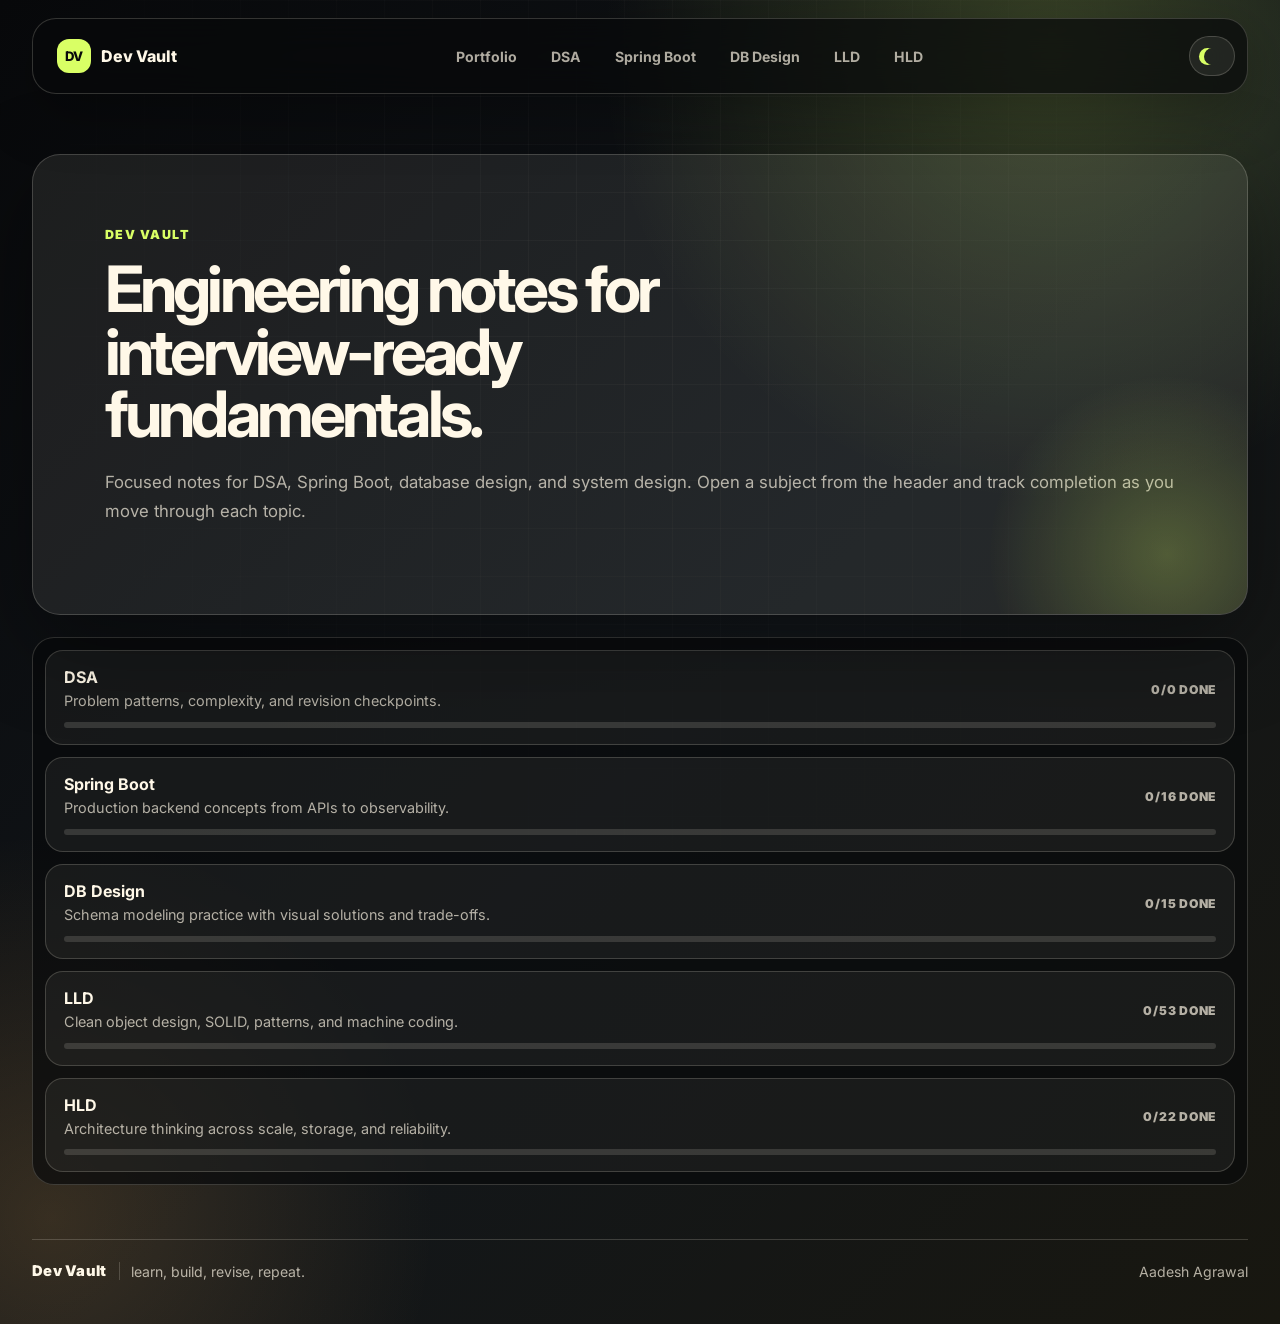
==== devVault.html @ 60573419 "Dev Vault Updates along with code refactoring" ====
<!doctype html>
<html lang="en">
  <head>
    <meta charset="UTF-8" />
    <meta name="viewport" content="width=device-width, initial-scale=1.0" />
    <meta
      name="description"
      content="Dev Vault: study material for DSA, Spring Boot, DB Design, and System Design by Aadesh Agrawal."
    />
    <title>Dev Vault | Aadesh Agrawal</title>
    <link rel="preconnect" href="https://fonts.googleapis.com" />
    <link rel="preconnect" href="https://fonts.gstatic.com" crossorigin />
    <link
      href="https://fonts.googleapis.com/css2?family=Inter:wght@400;500;600;700;800;900&display=swap"
      rel="stylesheet"
    />
    <link rel="stylesheet" href="src/styles/dev-vault.css" />
  </head>
  <body>
    <div class="study-noise" aria-hidden="true"></div>

    <header class="study-header">
      <button class="study-brand" type="button" data-study-home-link aria-label="Dev Vault home">
        <span>DV</span>
        Dev Vault
      </button>
      <nav class="study-nav" aria-label="Study sections">
        <a href="index.html">Portfolio</a>
        <button type="button" data-course="dsa">DSA</button>
        <button type="button" data-course="springboot">Spring Boot</button>
        <button class="is-active" type="button" data-course="db-design">DB Design</button>
        <button type="button" data-course="lld">LLD</button>
        <button type="button" data-course="hld">HLD</button>
      </nav>
      <button class="study-theme-toggle" type="button" data-theme-toggle aria-label="Switch to light mode">
        <span class="sun" aria-hidden="true"></span>
        <span class="moon" aria-hidden="true"></span>
      </button>
    </header>

    <main>
      <section class="study-home" data-study-home>
        <section class="study-hero">
          <div class="hero-copy">
            <p class="eyebrow">Dev Vault</p>
            <h1>Engineering notes for interview-ready fundamentals.</h1>
            <p>
              Focused notes for DSA, Spring Boot, database design, and system
              design. Open a subject from the header and track completion as you
              move through each topic.
            </p>
          </div>
        </section>

        <section class="home-progress" aria-label="Study progress">
          <article class="progress-row" role="button" tabindex="0" data-progress-course="dsa">
            <div>
              <strong>DSA</strong>
              <p>Problem patterns, complexity, and revision checkpoints.</p>
            </div>
            <span>0/7 done</span>
            <i style="--progress: 0%"></i>
          </article>
          <article class="progress-row" role="button" tabindex="0" data-progress-course="springboot">
            <div>
              <strong>Spring Boot</strong>
              <p>Production backend concepts from APIs to observability.</p>
            </div>
            <span>0/6 done</span>
            <i style="--progress: 0%"></i>
          </article>
          <article class="progress-row" role="button" tabindex="0" data-progress-course="db-design">
            <div>
              <strong>DB Design</strong>
              <p>Schema modeling practice with visual solutions and trade-offs.</p>
            </div>
            <span>0/15 done</span>
            <i style="--progress: 0%"></i>
          </article>
          <article class="progress-row" role="button" tabindex="0" data-progress-course="lld">
            <div>
              <strong>LLD</strong>
              <p>Clean object design, SOLID, patterns, and machine coding.</p>
            </div>
            <span>0/5 done</span>
            <i style="--progress: 0%"></i>
          </article>
          <article class="progress-row" role="button" tabindex="0" data-progress-course="hld">
            <div>
              <strong>HLD</strong>
              <p>Architecture thinking across scale, storage, and reliability.</p>
            </div>
            <span>0/6 done</span>
            <i style="--progress: 0%"></i>
          </article>
        </section>

      </section>

      <section class="course-view course-placeholder" data-course-view="dsa" hidden>
        <div class="study-back-row">
          <button class="study-back-icon" type="button" data-study-home-link aria-label="Back">
            <span aria-hidden="true">←</span>
          </button>
        </div>
        <div>
          <p class="eyebrow">DSA</p>
          <h2>Coming soon.</h2>
          <p>DSA notes will be added after the current DB Design and LLD sections are complete.</p>
        </div>
      </section>

      <section class="course-view spring-workspace" data-course-view="springboot" hidden>
        <div class="spring-root" data-spring-root>
          <div class="empty-state">Loading Spring Boot course...</div>
        </div>
      </section>

      <section class="course-view credit-card" data-course-view="springboot" hidden>
        <p class="eyebrow">Credit</p>
        <h2>Spring Boot course source</h2>
        <p>
          The Spring Boot study material is based on Spring Boot, Hibernate, and
          Spring course material by <strong>Chad Darby</strong> from luv2code. For
          the original learning material, visit
          <a href="https://www.udemy.com/course/spring-hibernate-tutorial" target="_blank" rel="noreferrer">Spring Boot course</a>.
        </p>
      </section>

      <section class="course-view db-workspace is-menu-only" data-course-view="db-design" data-db-workspace hidden>
        <div class="study-back-row">
          <button class="study-back-icon" type="button" data-study-home-link aria-label="Back">
            <span aria-hidden="true">←</span>
          </button>
        </div>
        <div class="db-topbar subject-home-head">
          <div>
            <p class="eyebrow">DB Design</p>
            <h2>Think in entities, relationships, and trade-offs.</h2>
          </div>
          <div class="subject-home-copy">
            <p>
              Pick a real-world product, break the requirements into tables, then compare
              your model with a visual answer and a short design explanation.
            </p>
          </div>
        </div>

        <div class="study-tools">
          <label class="search-box">
            <input type="search" placeholder="Search Instagram, ecommerce, booking..." data-study-search />
          </label>
          <div class="view-switch" aria-label="Solution visibility" data-db-view-switch>
            <button class="is-active" type="button" data-view-mode="question">Problem</button>
            <button type="button" data-view-mode="answer">Solution</button>
            <button type="button" data-combined-popup>Problem + Solution</button>
          </div>
        </div>

        <div class="db-layout">
          <aside class="case-list" aria-label="DB Design cases" data-case-list></aside>

          <article class="case-detail" data-case-detail>
            <div class="empty-state">Loading study material...</div>
          </article>
        </div>
      </section>

      <section class="course-view lld-workspace" data-course-view="lld" hidden>
        <div class="lld-root" data-lld-root>
          <div class="empty-state">Loading LLD material...</div>
        </div>
      </section>

      <section class="course-view credit-card" data-course-view="lld" hidden>
        <p class="eyebrow">Credit</p>
        <h2>Low-Level Design learning sources</h2>
        <p>
          The LLD study material is based on low-level design concepts, design
          patterns, and machine-coding problems taught by <strong>Coder Army</strong>,
          <strong>Shrayansh</strong>, and <strong>Shubh Patel</strong>.
        </p>
        <p>
          For the original learning material, visit the source playlists by
          <a href="https://www.youtube.com/playlist?list=PLQEaRBV9gAFvzp6XhcNFpk1WdOcyVo9qT" target="_blank" rel="noreferrer">Coder Army</a>,
          <a href="https://www.youtube.com/playlist?list=PL6W8uoQQ2c61X_9e6Net0WdYZidm7zooW" target="_blank" rel="noreferrer">Shrayansh</a>,
          and
          <a href="https://www.youtube.com/playlist?list=PLYPO3T7Sl63u7uLLpiKCMXnRjeFIhUAvk" target="_blank" rel="noreferrer">Shubh Patel</a>.
        </p>
      </section>

      <section class="course-view hld-workspace" data-course-view="hld" hidden>
        <div class="hld-root" data-hld-root>
          <div class="empty-state">Loading HLD cheat sheet...</div>
        </div>
      </section>

      <section class="course-view credit-card" data-course-view="hld" hidden>
        <p class="eyebrow">Credit</p>
        <h2>High-Level Design cheat sheet source</h2>
        <p>
          Cheat sheet material is credited to
          <strong>Anindya Sankar Dasgupta</strong> from Interview With Bunny.
          Visit the source website
          <a href="https://www.interviewwithbunny.com/" target="_blank" rel="noreferrer">here</a>.
        </p>
      </section>

      <section class="course-view credit-card" data-course-view="db-design" hidden>
        <p class="eyebrow">Credit</p>
        <h2>Database design question source</h2>
        <p>
          The DB Design practice prompts are based on database design exercises by
          <strong>Ben Brumm</strong> from Database Star. For the original learning
          material and more database resources, visit
          <a href="https://www.databasestar.com/vip/" target="_blank" rel="noreferrer">Database Star VIP</a>.
        </p>
        <p>
          Video references are mapped from Caleb Curry's Database Design playlist on
          YouTube. Open the full playlist
          <a href="https://www.youtube.com/playlist?list=PLZDOU071E4v6epq3GS0IqZicZc3xwwBN_" target="_blank" rel="noreferrer">here</a>.
        </p>
      </section>
    </main>

    <footer class="study-footer">
      <span class="study-footer-mark">
        <strong>Dev Vault</strong>
        <span>learn, build, revise, repeat.</span>
      </span>
      <span>Aadesh Agrawal</span>
    </footer>

    <button class="study-scroll-top" type="button" data-scroll-top aria-label="Back to top">
      <span aria-hidden="true">↑</span>
    </button>

    <div class="image-lightbox" data-lightbox hidden>
      <button type="button" data-close-lightbox aria-label="Close diagram">Close</button>
      <img src="" alt="" data-lightbox-image />
    </div>

    <div class="study-modal" data-study-modal hidden>
      <div class="study-modal-backdrop" data-close-study-modal></div>
      <section class="study-modal-panel" role="dialog" aria-modal="true" aria-label="Study notes">
        <button class="study-modal-close" type="button" data-close-study-modal>Close</button>
        <div class="study-modal-content" data-study-modal-content></div>
      </section>
    </div>

    <script src="src/data/db-design.js"></script>
    <script src="src/data/lld-content.js"></script>
    <script src="src/data/lld-video-references.js"></script>
    <script src="src/data/spring-boot.js"></script>
    <script src="src/data/hld-cheatsheet.js"></script>
    <script src="src/data/course-topics.js"></script>
    <script src="src/js/dev-vault.js"></script>
  </body>
</html>
---- src/styles/dev-vault.css ----
:root {
  color-scheme: dark;
  --page-gutter: clamp(14px, 3vw, 32px);
  --page-max: 1280px;
  --bg: #08090b;
  --panel: rgba(255, 248, 232, 0.08);
  --panel-strong: rgba(255, 248, 232, 0.13);
  --ink: #fff8e8;
  --muted: rgba(255, 248, 232, 0.68);
  --faint: rgba(255, 248, 232, 0.12);
  --line: rgba(255, 248, 232, 0.18);
  --lime: #d9ff65;
  --amber: #ffb44f;
  --blue: #8fb8ff;
  --dark-card: rgba(9, 11, 13, 0.78);
  --shadow: 0 28px 90px rgba(0, 0, 0, 0.38);
}

:root:has(body[data-theme="light"]) {
  color-scheme: light;
}

* {
  box-sizing: border-box;
}

[hidden] {
  display: none !important;
}

html {
  scroll-behavior: smooth;
  overflow-x: hidden;
}

body {
  min-height: 100vh;
  margin: 0;
  background:
    radial-gradient(circle at 82% 4%, rgba(217, 255, 101, 0.2), transparent 28rem),
    radial-gradient(circle at 4% 92%, rgba(255, 180, 79, 0.16), transparent 24rem),
    linear-gradient(135deg, #08090b 0%, #12161a 54%, #181710 100%);
  color: var(--ink);
  font-family: Inter, ui-sans-serif, system-ui, -apple-system, BlinkMacSystemFont, "Segoe UI", sans-serif;
  overflow-x: hidden;
}

a {
  color: inherit;
  text-decoration: none;
}

button,
input {
  font: inherit;
}

button {
  color: inherit;
}

.study-noise {
  position: fixed;
  inset: 0;
  z-index: -1;
  pointer-events: none;
  background-image:
    linear-gradient(rgba(255, 248, 232, 0.035) 1px, transparent 1px),
    linear-gradient(90deg, rgba(255, 248, 232, 0.035) 1px, transparent 1px);
  background-size: 48px 48px;
  mask-image: radial-gradient(circle at 50% 30%, black, transparent 78%);
}

.study-header {
  position: sticky;
  top: 0;
  z-index: 20;
  display: flex;
  align-items: center;
  justify-content: space-between;
  gap: 1rem;
  width: min(var(--page-max), calc(100% - (var(--page-gutter) * 2)));
  margin: 18px auto 0;
  padding: 12px;
  border: 1px solid var(--line);
  border-radius: 24px;
  background: rgba(8, 9, 11, 0.72);
  backdrop-filter: blur(18px);
  box-shadow: 0 18px 60px rgba(0, 0, 0, 0.28);
}

.study-brand,
.study-nav {
  display: flex;
  align-items: center;
  gap: 10px;
}

.study-brand {
  border: 0;
  background: transparent;
  padding: 8px 12px;
  color: var(--ink);
  cursor: pointer;
  font-weight: 800;
}

.study-brand span {
  display: grid;
  width: 34px;
  height: 34px;
  place-items: center;
  border-radius: 12px;
  background: var(--lime);
  color: #08090b;
  font-size: 0.82rem;
}

.study-nav {
  flex-wrap: wrap;
  justify-content: flex-end;
  min-width: 0;
}

.study-nav a,
.study-nav button {
  padding: 10px 12px;
  border: 0;
  border-radius: 999px;
  background: transparent;
  color: var(--muted);
  cursor: pointer;
  font-size: 0.88rem;
  font-weight: 700;
}

.study-nav a:hover,
.study-nav button:hover,
.study-nav button.is-active {
  background: var(--panel);
  color: var(--ink);
}

.study-theme-toggle {
  flex: 0 0 auto;
  position: relative;
  width: 46px;
  height: 40px;
  border: 1px solid var(--line);
  border-radius: 999px;
  background: rgba(255, 248, 232, 0.08);
  color: var(--ink);
  cursor: pointer;
  overflow: hidden;
}

.study-theme-toggle:hover {
  border-color: transparent;
  background: var(--lime);
  color: #08090b;
  transform: translateY(-1px);
}

.study-theme-toggle .sun,
.study-theme-toggle .moon {
  position: absolute;
  inset: 0;
  display: grid;
  place-items: center;
  transition: transform 240ms ease, opacity 240ms ease;
}

.study-theme-toggle .sun::before {
  content: "";
  width: 15px;
  height: 15px;
  border-radius: 50%;
  background: var(--amber);
  box-shadow: 0 0 0 5px rgba(255, 195, 71, 0.22);
}

.study-theme-toggle .moon::before {
  content: "";
  width: 17px;
  height: 17px;
  border-radius: 50%;
  box-shadow: -5px 0 0 var(--lime);
}

body[data-theme="dark"] .study-theme-toggle .sun {
  opacity: 0;
  transform: translateY(34px);
}

body[data-theme="light"] .study-theme-toggle .moon {
  opacity: 0;
  transform: translateY(-34px);
}

main {
  width: min(var(--page-max), calc(100% - (var(--page-gutter) * 2)));
  margin: 0 auto;
  padding: 60px 0 90px;
}

.study-footer {
  display: flex;
  align-items: center;
  justify-content: space-between;
  gap: 18px;
  width: min(var(--page-max), calc(100% - (var(--page-gutter) * 2)));
  margin: -36px auto 44px;
  padding-top: 22px;
  border-top: 1px solid var(--line);
  color: var(--muted);
  font-size: 0.88rem;
}

.study-footer-mark {
  display: inline-flex;
  align-items: center;
  gap: 12px;
  min-width: 0;
}

.study-footer-mark strong {
  color: var(--ink);
  font-size: 0.92rem;
  font-weight: 900;
  letter-spacing: 0.02em;
}

.study-footer-mark span {
  position: relative;
  padding-left: 12px;
}

.study-footer-mark span::before {
  content: "";
  position: absolute;
  left: 0;
  top: 50%;
  width: 1px;
  height: 18px;
  background: var(--line);
  transform: translateY(-50%);
}

.study-footer button {
  padding: 0;
  border: 0;
  background: transparent;
  color: var(--muted);
  cursor: pointer;
  font-size: 0.76rem;
  font-weight: 900;
  letter-spacing: 0.06em;
  text-transform: uppercase;
}

.study-footer button:hover {
  color: var(--ink);
}

.study-hero {
  margin-bottom: 22px;
}

.hero-copy,
.db-workspace,
.course-placeholder,
.spring-workspace,
.lld-workspace,
.hld-workspace,
.credit-card {
  border: 1px solid var(--line);
  border-radius: 28px;
  background: var(--panel);
  box-shadow: var(--shadow);
}

.hero-copy {
  position: relative;
  overflow: hidden;
  padding: clamp(34px, 6vw, 72px);
}

.hero-copy::after {
  content: "";
  position: absolute;
  right: -100px;
  bottom: -120px;
  width: 360px;
  height: 360px;
  border-radius: 50%;
  background: radial-gradient(circle, rgba(217, 255, 101, 0.24), transparent 70%);
}

.eyebrow {
  margin: 0 0 16px;
  color: var(--lime);
  font-size: 0.78rem;
  font-weight: 900;
  letter-spacing: 0.12em;
  text-transform: uppercase;
}

h1,
h2,
h3,
p {
  margin-top: 0;
}

h1 {
  max-width: 760px;
  margin-bottom: 22px;
  font-size: clamp(2.55rem, 5vw, 4.8rem);
  line-height: 0.98;
  letter-spacing: -0.06em;
}

.hero-copy p:not(.eyebrow),
.section-head > p,
.credit-card p,
.course-placeholder p {
  color: var(--muted);
  font-size: 1.05rem;
  line-height: 1.7;
}

.home-progress {
  display: grid;
  gap: 12px;
  margin: 0;
  padding: 12px;
  border: 1px solid var(--line);
  border-radius: 22px;
  background: rgba(8, 9, 11, 0.68);
}

.progress-row {
  display: grid;
  grid-template-columns: minmax(0, 1fr) auto;
  gap: 10px 18px;
  align-items: center;
  min-height: 78px;
  padding: 16px 18px;
  border: 1px solid var(--line);
  border-radius: 18px;
  background: rgba(255, 248, 232, 0.06);
  color: var(--ink);
  cursor: pointer;
  transition: transform 180ms ease, border-color 180ms ease, background 180ms ease, box-shadow 180ms ease;
}

.progress-row:hover,
.progress-row:focus-visible {
  border-color: rgba(217, 255, 101, 0.48);
  background: rgba(255, 248, 232, 0.09);
  box-shadow: 0 18px 36px rgba(0, 0, 0, 0.16);
  outline: none;
  transform: translateY(-1px);
}

.progress-row strong {
  display: block;
  margin-bottom: 4px;
  overflow: hidden;
  font-size: 1rem;
  text-overflow: ellipsis;
  white-space: nowrap;
}

.progress-row p {
  margin: 0;
  color: var(--muted);
  font-size: 0.9rem;
  line-height: 1.45;
}

.progress-row span {
  color: var(--muted);
  font-size: 0.76rem;
  font-weight: 900;
  letter-spacing: 0.06em;
  text-align: right;
  text-transform: uppercase;
  white-space: nowrap;
}

.progress-row i {
  position: relative;
  grid-column: 1 / -1;
  display: block;
  height: 6px;
  overflow: hidden;
  border-radius: 999px;
  background: rgba(255, 248, 232, 0.14);
}

.progress-row i::before {
  content: "";
  position: absolute;
  inset: 0 auto 0 0;
  width: var(--progress);
  border-radius: inherit;
  background: linear-gradient(90deg, var(--lime), var(--amber));
  box-shadow: 0 0 24px rgba(217, 255, 101, 0.28);
}

.db-workspace,
.course-placeholder,
.spring-workspace,
.lld-workspace,
.hld-workspace,
.credit-card {
  position: relative;
  margin-top: 22px;
  --section-pad: clamp(20px, 4vw, 34px);
  padding: var(--section-pad);
}

.db-workspace {
  --section-pad: clamp(24px, 4vw, 42px);
}

.course-view:has(.study-back-row) {
  margin-top: 84px;
}

.course-view {
  animation: courseIn 220ms ease both;
}

@keyframes courseIn {
  from {
    opacity: 0;
    transform: translateY(12px);
  }
  to {
    opacity: 1;
    transform: translateY(0);
  }
}

.section-head {
  display: grid;
  grid-template-columns: 0.8fr 1fr;
  gap: 32px;
  align-items: end;
  margin-bottom: 30px;
}

.subject-home-head {
  display: grid;
  grid-template-columns: minmax(260px, 0.85fr) minmax(0, 1fr);
  gap: clamp(24px, 4vw, 46px);
  align-items: end;
  margin-bottom: 28px;
}

.subject-home-head > div:first-child {
  min-width: 0;
}

.subject-home-head .eyebrow {
  margin-bottom: 12px;
}

.subject-home-copy {
  display: grid;
  justify-items: start;
  gap: 14px;
  min-width: 0;
}

.subject-home-copy p {
  max-width: 720px;
  margin: 0;
  color: var(--muted);
  font-size: 1.05rem;
  line-height: 1.7;
}

.study-back-row {
  position: absolute;
  top: -58px;
  left: 0;
  z-index: 2;
  display: flex;
  justify-content: flex-start;
  margin: 0;
  pointer-events: none;
}

.study-back-icon {
  position: relative;
  display: inline-grid;
  width: 52px;
  height: 40px;
  place-items: center;
  border: 1px solid var(--line);
  border-radius: 999px;
  background: rgba(255, 248, 232, 0.08);
  color: var(--ink);
  cursor: pointer;
  font-size: 1.05rem;
  font-weight: 900;
  pointer-events: auto;
  transition: background 180ms ease, border-color 180ms ease, color 180ms ease, transform 180ms ease;
}

.study-back-icon::after {
  content: attr(aria-label);
  position: absolute;
  left: calc(100% + 10px);
  top: 50%;
  width: max-content;
  max-width: 180px;
  padding: 7px 10px;
  border: 1px solid var(--line);
  border-radius: 999px;
  background: rgba(8, 9, 11, 0.94);
  color: var(--ink);
  font-size: 0.72rem;
  font-weight: 900;
  opacity: 0;
  pointer-events: none;
  transform: translate(-6px, -50%);
  transition: opacity 160ms ease, transform 160ms ease;
  white-space: nowrap;
  z-index: 3;
}

.study-back-icon:hover {
  border-color: transparent;
  background: var(--lime);
  color: #08090b;
  transform: translateY(-1px);
}

.study-back-icon:hover::after {
  opacity: 1;
  transform: translate(0, -50%);
}

.section-head h2,
.course-placeholder h2,
.credit-card h2 {
  margin-bottom: 0;
  font-size: clamp(2rem, 4vw, 3.35rem);
  line-height: 1;
  letter-spacing: -0.05em;
}

.study-tools {
  display: flex;
  align-items: center;
  justify-content: space-between;
  gap: 18px;
  margin-bottom: 24px;
}

.search-box {
  position: relative;
  display: block;
  width: min(520px, 100%);
  flex: 1 1 360px;
}

.search-box input {
  width: 100%;
  padding: 14px 16px 14px 44px;
  border: 1px solid var(--line);
  border-radius: 999px;
  outline: none;
  background: rgba(8, 9, 11, 0.62);
  color: var(--ink);
}

.search-box::before,
.lld-search-box::before,
.hld-search-box::before {
  content: "";
  position: absolute;
  left: 16px;
  top: 50%;
  width: 15px;
  height: 15px;
  border: 2px solid currentColor;
  border-radius: 50%;
  color: var(--muted);
  pointer-events: none;
  transform: translateY(-55%);
  z-index: 1;
}

.search-box::after,
.lld-search-box::after,
.hld-search-box::after {
  content: "";
  position: absolute;
  left: 29px;
  top: 50%;
  width: 7px;
  height: 2px;
  border-radius: 999px;
  background: currentColor;
  color: var(--muted);
  pointer-events: none;
  transform: translateY(5px) rotate(45deg);
  z-index: 1;
}

.search-box input:focus {
  border-color: rgba(217, 255, 101, 0.66);
}

.view-switch {
  display: flex;
  flex-wrap: wrap;
  gap: 8px;
  justify-content: flex-end;
}

.view-switch button,
.case-button,
.diagram-actions button,
.diagram-actions a,
.image-lightbox button {
  border: 1px solid var(--line);
  color: var(--ink);
  cursor: pointer;
}

.view-switch button {
  padding: 12px 14px;
  border-radius: 999px;
  background: rgba(8, 9, 11, 0.48);
  color: var(--muted);
  font-weight: 800;
}

.view-switch button.is-active {
  background: var(--lime);
  color: #08090b;
  border-color: transparent;
}

.db-layout {
  display: grid;
  grid-template-columns: 300px minmax(0, 1fr);
  gap: 24px;
  align-items: start;
}

.db-workspace.is-menu-only .db-layout {
  grid-template-columns: minmax(0, 980px);
  justify-content: center;
}

.db-workspace.is-menu-only .case-list {
  position: static;
  grid-template-columns: repeat(2, minmax(0, 1fr));
  max-height: none;
}

.case-list {
  position: sticky;
  top: 96px;
  display: grid;
  gap: 12px;
  max-height: calc(100vh - 118px);
  overflow: auto;
  padding: 2px 6px 2px 2px;
}

.case-button {
  position: relative;
  display: grid;
  grid-template-columns: auto minmax(0, 1fr);
  gap: 14px;
  width: 100%;
  padding: 16px 46px 16px 16px;
  border: 1px solid var(--line);
  border-radius: 18px;
  background: rgba(8, 9, 11, 0.42);
  cursor: pointer;
  text-align: left;
}

.case-button:hover,
.case-button.is-active {
  border-color: rgba(217, 255, 101, 0.56);
  background: rgba(217, 255, 101, 0.1);
}

.case-button strong {
  display: grid;
  width: 34px;
  height: 34px;
  place-items: center;
  border-radius: 12px;
  background: rgba(255, 248, 232, 0.12);
  color: var(--lime);
}

.case-button span {
  display: block;
}

.case-button .case-title {
  color: var(--ink);
  font-weight: 850;
}

.case-button .case-meta {
  margin-top: 5px;
  color: var(--muted);
  font-size: 0.82rem;
}

.case-check {
  position: absolute;
  top: 14px;
  right: 14px;
}

.detail-check {
  position: absolute;
  top: 24px;
  right: 24px;
}

.db-case-actions {
  position: absolute;
  top: 24px;
  right: 24px;
  display: flex;
  align-items: center;
  gap: 8px;
}

.db-video-action {
  display: inline-grid;
  width: 28px;
  height: 28px;
  place-items: center;
  border: 1px solid var(--line);
  border-radius: 50%;
  background: rgba(255, 248, 232, 0.08);
  color: #ff6b63;
  font-size: 0.78rem;
  font-weight: 900;
}

.db-video-action:hover {
  border-color: transparent;
  background: var(--lime);
  color: #08090b;
  transform: translateY(-1px);
}

.case-detail {
  min-width: 0;
  border: 1px solid var(--line);
  border-radius: 28px;
  background: rgba(8, 9, 11, 0.48);
  overflow: hidden;
}

.case-header {
  position: relative;
  display: grid;
  gap: 16px;
  padding: 32px 64px 32px 32px;
  border-bottom: 1px solid var(--line);
}

.case-header-row {
  display: flex;
  align-items: center;
  justify-content: space-between;
  gap: 16px;
}

.case-header h3 {
  margin: 0;
  font-size: clamp(2.1rem, 4vw, 4rem);
  line-height: 0.95;
  letter-spacing: -0.055em;
}

.badge {
  flex: 0 0 auto;
  padding: 9px 12px;
  border-radius: 999px;
  background: rgba(217, 255, 101, 0.14);
  color: var(--lime);
  font-size: 0.8rem;
  font-weight: 900;
}

.focus-note {
  max-width: 820px;
  margin: 0;
  color: var(--muted);
  line-height: 1.65;
}

.case-body {
  display: grid;
  grid-template-columns: minmax(0, 0.95fr) minmax(0, 1.05fr);
  gap: 0;
}

.question-panel,
.answer-panel {
  min-width: 0;
  padding: 32px;
}

.answer-panel {
  border-left: 1px solid var(--line);
  background: rgba(255, 248, 232, 0.04);
}

.panel-title {
  display: flex;
  align-items: center;
  justify-content: space-between;
  gap: 12px;
  margin-bottom: 18px;
}

.panel-title h4 {
  margin: 0;
  font-size: 1.05rem;
}

.panel-title span {
  color: var(--muted);
  font-size: 0.78rem;
  font-weight: 900;
  letter-spacing: 0.08em;
  text-transform: uppercase;
}

.question-card,
.requirements-card,
.solution-article,
.reference-block {
  border: 1px solid var(--line);
  border-radius: 20px;
  background: rgba(255, 248, 232, 0.06);
}

.question-card {
  margin-bottom: 22px;
  padding: 24px;
}

.question-card h4 {
  margin: 0 0 12px;
  color: var(--ink);
  font-size: clamp(1.65rem, 3vw, 2.45rem);
  line-height: 1;
  letter-spacing: -0.045em;
}

.question-card p {
  margin: 0;
  color: var(--muted);
  line-height: 1.65;
}

.requirements-card {
  padding: 24px;
}

.requirement-list {
  display: grid;
  gap: 14px;
  max-height: 560px;
  margin: 0;
  overflow: auto;
  padding: 0;
  list-style: none;
  counter-reset: requirement;
}

.requirement-list li {
  position: relative;
  min-height: 54px;
  padding: 14px 14px 14px 58px;
  border: 1px solid var(--line);
  border-radius: 16px;
  background: rgba(8, 9, 11, 0.36);
  color: rgba(255, 248, 232, 0.84);
  font-size: 0.96rem;
  line-height: 1.62;
}

.requirement-list li::before {
  counter-increment: requirement;
  content: counter(requirement, decimal-leading-zero);
  position: absolute;
  top: 14px;
  left: 14px;
  display: grid;
  width: 30px;
  height: 30px;
  place-items: center;
  border-radius: 10px;
  background: rgba(217, 255, 101, 0.16);
  color: var(--lime);
  font-size: 0.72rem;
  font-weight: 900;
}

.reference-block {
  margin-top: 22px;
  overflow: hidden;
}

.reference-block summary {
  cursor: pointer;
  padding: 18px 20px;
  color: var(--ink);
  font-weight: 900;
}

.reference-block pre {
  max-height: 520px;
  margin: 0;
  overflow: auto;
  padding: 0 20px 20px;
  color: rgba(255, 248, 232, 0.78);
  font-family: "SFMono-Regular", Consolas, "Liberation Mono", monospace;
  font-size: 0.78rem;
  line-height: 1.45;
  white-space: pre;
}

.diagram-shell {
  border: 1px solid var(--line);
  border-radius: 20px;
  background: #f7f2e7;
  overflow: hidden;
}

.diagram-shell img {
  display: block;
  width: 100%;
  height: auto;
  max-height: 680px;
  object-fit: contain;
}

.answer-popup-card {
  display: flex;
  align-items: center;
  justify-content: space-between;
  gap: 18px;
  padding: 24px;
  border: 1px solid var(--line);
  border-radius: 20px;
  background:
    radial-gradient(circle at 92% 12%, rgba(217, 255, 101, 0.16), transparent 36%),
    rgba(255, 248, 232, 0.06);
}

.answer-diagram-card {
  display: grid;
  grid-template-columns: minmax(180px, 0.48fr) minmax(0, 0.52fr);
  gap: 20px;
  width: 100%;
  padding: 16px;
  border: 1px solid var(--line);
  border-radius: 20px;
  background:
    radial-gradient(circle at 92% 12%, rgba(217, 255, 101, 0.16), transparent 36%),
    rgba(255, 248, 232, 0.06);
  color: var(--ink);
  cursor: pointer;
  text-align: left;
}

.answer-diagram-card:hover {
  border-color: rgba(217, 255, 101, 0.5);
  transform: translateY(-1px);
}

.answer-diagram-card + .answer-diagram-card {
  margin-top: 16px;
}

.answer-diagram-card img {
  width: 100%;
  min-height: 210px;
  max-height: 320px;
  border-radius: 14px;
  object-fit: contain;
  background: #fff;
}

.answer-diagram-card h4 {
  margin: 0 0 10px;
  font-size: clamp(1.35rem, 2.5vw, 2rem);
  line-height: 1;
  letter-spacing: -0.035em;
}

.answer-diagram-card p:not(.eyebrow) {
  margin: 0;
  color: var(--muted);
  line-height: 1.6;
}

.answer-popup-card + .answer-popup-card {
  margin-top: 16px;
}

.answer-popup-card h4 {
  margin: 0 0 8px;
  font-size: clamp(1.35rem, 2.6vw, 2rem);
  line-height: 1;
  letter-spacing: -0.035em;
}

.answer-popup-card p:not(.eyebrow) {
  max-width: 470px;
  margin: 0;
  color: var(--muted);
  line-height: 1.6;
}

.answer-popup-card button {
  flex: 0 0 auto;
  min-height: 48px;
  padding: 12px 16px;
  border: 0;
  border-radius: 999px;
  background: var(--lime);
  color: #08090b;
  cursor: pointer;
  font-weight: 900;
}

.diagram-actions {
  display: flex;
  flex-wrap: wrap;
  gap: 10px;
  margin-top: 14px;
}

.diagram-actions button,
.diagram-actions a {
  display: inline-flex;
  align-items: center;
  justify-content: center;
  min-height: 42px;
  padding: 10px 14px;
  border-radius: 999px;
  background: rgba(8, 9, 11, 0.5);
  color: var(--ink);
  font-weight: 800;
}

.diagram-actions button:first-child,
.diagram-actions button:hover,
.diagram-actions a:hover {
  background: var(--lime);
  border-color: transparent;
  color: #08090b;
}

.solution-article {
  margin-top: 0;
  margin-bottom: 22px;
  padding: 24px;
}

.solution-article p:not(.eyebrow) {
  margin-bottom: 14px;
  color: rgba(255, 248, 232, 0.78);
  line-height: 1.68;
}

.solution-article p:last-child {
  margin-bottom: 0;
}

.empty-state {
  padding: 40px;
  color: var(--muted);
}

.case-detail[data-mode="question"] .answer-panel,
.case-detail[data-mode="answer"] .question-panel {
  display: none;
}

.case-detail[data-mode="question"] .case-body,
.case-detail[data-mode="answer"] .case-body {
  grid-template-columns: 1fr;
}

.case-detail[data-mode="question"] .requirement-list,
.case-detail[data-mode="question"] .reference-block pre {
  max-height: none;
}

.case-detail[data-mode="answer"] .answer-panel {
  border-left: 0;
}

.lld-problem-tools {
  display: flex;
  justify-content: flex-end;
  margin: -8px 0 18px;
}

.lld-problem-detail[data-mode="problem"] .answer-panel,
.lld-problem-detail[data-mode="solution"] .question-panel {
  display: none;
}

.lld-problem-detail[data-mode="problem"] .case-body,
.lld-problem-detail[data-mode="solution"] .case-body {
  grid-template-columns: 1fr;
}

.lld-problem-detail[data-mode="problem"] .requirement-list {
  max-height: none;
}

.lld-problem-detail[data-mode="solution"] .answer-panel {
  display: grid;
  gap: 22px;
  border-left: 0;
}

.lld-problem-detail .lld-text-panel,
.lld-problem-detail .lld-gallery-panel,
.lld-problem-detail .lld-code-panel,
.lld-modal-solution .lld-text-panel,
.lld-modal-solution .lld-gallery-panel,
.lld-modal-solution .lld-code-panel {
  background: rgba(255, 248, 232, 0.045);
}

.lld-solution-list {
  display: grid;
  gap: 12px;
  margin: 0;
  padding-left: 20px;
  color: rgba(255, 248, 232, 0.8);
  line-height: 1.62;
}

.solution-article .lld-panel-head {
  margin-bottom: 18px;
}

.solution-article h3 {
  margin: 4px 0 0;
  color: var(--ink);
}

.lld-modal-solution {
  display: grid;
  gap: 18px;
  min-width: 0;
}

.course-placeholder {
  display: block;
  max-width: 760px;
}

.spring-root {
  display: grid;
  gap: clamp(18px, 2.4vw, 24px);
  min-height: 520px;
}

.spring-topbar {
  display: flex;
  align-items: flex-start;
  justify-content: space-between;
  gap: clamp(16px, 2.5vw, 24px);
}

.db-topbar.subject-home-head,
.spring-topbar.subject-home-head,
.lld-topbar.subject-home-head,
.hld-topbar.subject-home-head {
  display: grid;
}

.db-topbar h2,
.spring-topbar h2 {
  max-width: 840px;
  margin-bottom: 12px;
  font-size: clamp(2rem, 4vw, 3.6rem);
  line-height: 1.02;
  letter-spacing: -0.04em;
}

.spring-topbar p:not(.eyebrow) {
  max-width: 780px;
  margin: 0;
  color: var(--muted);
  font-size: 1rem;
  line-height: 1.62;
}

.spring-section-tabs {
  display: flex;
  flex-wrap: wrap;
  gap: 8px;
  padding: 10px;
  border: 1px solid var(--line);
  border-radius: 20px;
  background: rgba(8, 9, 11, 0.34);
}

.spring-section-tabs button,
.spring-back {
  border: 1px solid var(--line);
  border-radius: 999px;
  background: rgba(255, 248, 232, 0.06);
  color: var(--muted);
  cursor: pointer;
  font: inherit;
  font-size: 0.82rem;
  font-weight: 900;
}

.spring-section-tabs button {
  padding: 9px 12px;
}

.spring-section-tabs button:hover,
.spring-section-tabs button.is-active,
.spring-back:hover {
  border-color: rgba(217, 255, 101, 0.45);
  color: var(--ink);
  transform: translateY(-1px);
}

.spring-section-tabs button.is-active {
  background: rgba(217, 255, 101, 0.12);
  color: var(--lime);
}

.spring-back {
  flex: 0 0 auto;
  padding: 10px 14px;
}

.spring-section-grid,
.spring-topic-grid {
  display: grid;
  grid-template-columns: repeat(2, minmax(0, 1fr));
  gap: 14px;
}

.spring-track-card,
.spring-topic-card {
  position: relative;
  display: grid;
  gap: 10px;
  min-height: 168px;
  padding: 20px;
  border: 1px solid var(--line);
  border-radius: 24px;
  background:
    linear-gradient(135deg, rgba(217, 255, 101, 0.08), transparent 45%),
    rgba(8, 9, 11, 0.42);
  color: inherit;
  cursor: pointer;
  text-align: left;
}

.spring-topic-card {
  padding-right: 56px;
}

.spring-track-card:hover,
.spring-topic-card:hover {
  border-color: rgba(217, 255, 101, 0.38);
  transform: translateY(-2px);
}

.spring-topic-card.is-done {
  border-color: rgba(217, 255, 101, 0.48);
  background: rgba(217, 255, 101, 0.1);
}

.spring-track-meta,
.spring-topic-meta,
.spring-panel-head span {
  color: var(--lime);
  font-size: 0.72rem;
  font-weight: 900;
  letter-spacing: 0.08em;
  text-transform: uppercase;
}

.spring-panel-head span {
  max-width: 48%;
  text-align: right;
  line-height: 1.35;
}

.spring-track-card strong,
.spring-topic-card strong {
  color: var(--ink);
  font-size: clamp(1.3rem, 2.3vw, 1.9rem);
  line-height: 1.05;
}

.spring-track-card p,
.spring-topic-card p {
  margin: 0;
  color: var(--muted);
  line-height: 1.58;
}

.spring-topic-card .progress-radio {
  position: absolute;
  top: 18px;
  right: 18px;
}

.spring-top-actions {
  display: flex;
  align-items: center;
  gap: 12px;
}

.spring-detail-grid {
  display: grid;
  grid-template-columns: minmax(0, 1.05fr) minmax(280px, 0.95fr);
  gap: 16px;
}

.spring-note-panel,
.spring-article-panel,
.spring-visual-panel,
.spring-text-panel,
.spring-code-panel {
  padding: clamp(18px, 2.6vw, 24px);
  border: 1px solid var(--line);
  border-radius: 22px;
  background: rgba(8, 9, 11, 0.42);
}

.spring-note-panel {
  grid-row: span 2;
}

.spring-code-panel {
  grid-column: 1 / -1;
}

.spring-article-panel,
.spring-visual-panel {
  grid-column: 1 / -1;
}

.spring-panel-head {
  display: flex;
  align-items: flex-start;
  justify-content: space-between;
  gap: 14px;
  margin-bottom: 14px;
}

.spring-note-panel h3,
.spring-article-panel h3,
.spring-visual-panel h3,
.spring-text-panel h3,
.spring-code-panel h3 {
  margin: 0 0 12px;
  color: var(--ink);
  font-size: clamp(1.25rem, 2vw, 1.65rem);
}

.spring-panel-head h3 {
  margin: 0;
}

.spring-summary {
  display: grid;
  gap: 10px;
}

.spring-summary p,
.spring-text-panel li {
  margin: 0;
  color: var(--muted);
  line-height: 1.62;
}

.spring-chip-row {
  display: flex;
  flex-wrap: wrap;
  gap: 8px;
  margin-top: 18px;
}

.spring-chip-row span {
  padding: 7px 10px;
  border: 1px solid rgba(217, 255, 101, 0.22);
  border-radius: 999px;
  background: rgba(217, 255, 101, 0.08);
  color: var(--lime);
  font-size: 0.72rem;
  font-weight: 900;
  letter-spacing: 0.06em;
  text-transform: uppercase;
}

.spring-visual-panel {
  display: grid;
  gap: 14px;
}

.spring-visual-card {
  display: grid;
  grid-template-columns: minmax(220px, 0.42fr) minmax(0, 1fr);
  gap: 18px;
  align-items: center;
  padding: 16px;
  border: 1px solid rgba(143, 184, 255, 0.2);
  border-radius: 18px;
  background:
    radial-gradient(circle at 92% 10%, rgba(143, 184, 255, 0.16), transparent 28rem),
    rgba(255, 248, 232, 0.045);
}

.spring-visual-card h4 {
  margin: 0 0 8px;
  color: var(--ink);
  font-size: 1.15rem;
}

.spring-visual-card p:not(.eyebrow) {
  margin: 0;
  color: var(--muted);
  line-height: 1.56;
}

.spring-slide-card {
  display: block;
  width: 100%;
  padding: 8px;
  overflow: hidden;
  border: 1px solid rgba(255, 248, 232, 0.16);
  border-radius: 16px;
  background: #f7f2e7;
  cursor: zoom-in;
}

.spring-slide-card img {
  width: 100%;
  height: auto;
  border-radius: 10px;
  object-fit: contain;
  background: #f7f2e7;
}

.spring-text-panel ul,
.spring-text-panel ol {
  display: grid;
  gap: 8px;
  margin: 0;
  padding-left: 20px;
}

.spring-code-card pre {
  max-height: 520px;
}

.system-grid {
  display: block;
}

.topic-list {
  display: grid;
  grid-template-columns: repeat(2, minmax(0, 1fr));
  gap: 14px;
  width: 100%;
}

.topic-item {
  position: relative;
  display: grid;
  grid-template-columns: 1fr;
  gap: 14px;
  min-height: 150px;
  padding: 18px;
  border: 1px solid var(--line);
  border-radius: 22px;
  background: rgba(8, 9, 11, 0.42);
}

.topic-item.is-done,
.case-button.is-done,
.lld-topic-card.is-done {
  border-color: rgba(217, 255, 101, 0.48);
  background: rgba(217, 255, 101, 0.1);
}

.topic-item h3 {
  margin: 0 0 8px;
  color: var(--ink);
  font-size: 1.25rem;
}

.topic-item p {
  margin: 0;
  color: var(--muted);
  line-height: 1.55;
}

.lld-root {
  min-height: 520px;
}

.lld-topbar {
  display: flex;
  align-items: flex-start;
  justify-content: space-between;
  gap: 28px;
  margin-bottom: 28px;
}

.lld-topbar h2 {
  max-width: 760px;
  margin-bottom: 14px;
  font-size: clamp(2.1rem, 4vw, 4rem);
  line-height: 1;
  letter-spacing: -0.05em;
}

.lld-topbar p:not(.eyebrow) {
  max-width: 760px;
  margin: 0 0 14px;
  color: var(--muted);
  line-height: 1.65;
}

.lld-top-actions {
  display: flex;
  align-items: center;
  gap: 10px;
  flex: 0 0 auto;
}

.lld-section-tabs {
  display: flex;
  flex-wrap: wrap;
  gap: 10px;
  margin: 0 0 28px;
  padding: 10px;
  border: 1px solid var(--line);
  border-radius: 999px;
  background: rgba(8, 9, 11, 0.5);
}

.lld-section-tabs button,
.lld-back {
  border: 1px solid var(--line);
  cursor: pointer;
  font-weight: 900;
}

.lld-section-tabs button {
  min-height: 44px;
  padding: 10px 16px;
  border-radius: 999px;
  background: transparent;
  color: var(--muted);
}

.lld-section-tabs button.is-active,
.lld-section-tabs button:hover,
.lld-back:hover {
  border-color: transparent;
  background: var(--lime);
  color: #08090b;
}

.lld-back {
  min-height: 40px;
  padding: 9px 16px;
  border-radius: 999px;
  background: rgba(255, 248, 232, 0.08);
  color: var(--ink);
  white-space: nowrap;
}

.lld-search-box {
  position: relative;
  display: block;
  margin: 0 0 24px;
  width: min(520px, 100%);
}

.hld-search-box {
  position: relative;
  display: block;
  margin: 0 0 18px;
  width: min(520px, 100%);
}

.lld-search-box input,
.hld-search-box input {
  width: 100%;
  padding: 14px 16px 14px 44px;
  border: 1px solid var(--line);
  border-radius: 999px;
  outline: none;
  background: rgba(8, 9, 11, 0.62);
  color: var(--ink);
}

.lld-search-box input:focus,
.hld-search-box input:focus {
  border-color: rgba(217, 255, 101, 0.66);
}

.lld-section-grid {
  display: grid;
  grid-template-columns: repeat(3, minmax(0, 1fr));
  gap: 18px;
}

.lld-track-card,
.lld-topic-card,
.lld-note-panel,
.lld-text-panel,
.lld-gallery-panel,
.lld-code-panel {
  border: 1px solid var(--line);
  border-radius: 22px;
  background: rgba(8, 9, 11, 0.42);
}

.lld-track-card,
.lld-topic-card {
  display: grid;
  gap: 14px;
  padding: 22px;
  text-align: left;
}

button.lld-track-card,
button.lld-topic-card {
  cursor: pointer;
}

.lld-track-card:hover,
.lld-topic-card:hover {
  border-color: rgba(217, 255, 101, 0.45);
  transform: translateY(-1px);
}

.lld-track-card strong,
.lld-topic-card strong {
  color: var(--ink);
  font-size: 1.2rem;
}

.lld-track-card p,
.lld-topic-card p {
  margin: 0;
  color: var(--muted);
  line-height: 1.55;
}

.lld-track-meta,
.lld-topic-meta {
  display: flex;
  flex-wrap: wrap;
  gap: 8px;
  color: var(--muted);
  font-size: 0.76rem;
  font-weight: 900;
  letter-spacing: 0.06em;
  text-transform: uppercase;
}

.lld-topic-grid {
  display: grid;
  grid-template-columns: repeat(2, minmax(0, 1fr));
  gap: 18px;
}

.lld-topic-card {
  position: relative;
  min-height: 172px;
  padding: 24px;
  padding-right: 58px;
}

.lld-topic-card .progress-radio {
  position: absolute;
  top: 18px;
  right: 18px;
}

.lld-detail-grid {
  display: grid;
  grid-template-columns: minmax(0, 0.86fr) minmax(0, 1.14fr);
  gap: 22px;
  align-items: start;
}

.lld-note-panel,
.lld-text-panel,
.lld-gallery-panel,
.lld-code-panel {
  padding: 24px;
}

.lld-code-panel {
  grid-column: 1 / -1;
}

.lld-note-panel h3,
.lld-text-panel h3,
.lld-gallery-panel h3,
.lld-code-panel h3 {
  margin-bottom: 16px;
  color: var(--ink);
}

.lld-panel-head {
  display: flex;
  align-items: center;
  justify-content: space-between;
  gap: 14px;
  margin-bottom: 16px;
}

.lld-panel-head h3 {
  margin: 0;
}

.lld-panel-actions {
  display: flex;
  align-items: center;
  gap: 8px;
}

.lld-video-action,
.lld-note-action {
  position: relative;
  display: inline-grid;
  flex: 0 0 auto;
  width: 34px;
  height: 34px;
  place-items: center;
  border: 1px solid var(--line);
  border-radius: 12px;
  background: rgba(255, 248, 232, 0.08);
  color: var(--lime);
  cursor: pointer;
  font-size: 1rem;
  font-weight: 900;
}

.lld-video-action {
  color: #ff6b63;
}

.lld-video-action[data-source-label]::after {
  content: attr(data-source-label);
  position: absolute;
  left: 50%;
  bottom: calc(100% + 8px);
  min-width: 28px;
  padding: 5px 7px;
  border: 1px solid var(--line);
  border-radius: 999px;
  background: rgba(8, 9, 11, 0.94);
  color: var(--ink);
  font-size: 0.66rem;
  font-weight: 900;
  line-height: 1;
  opacity: 0;
  pointer-events: none;
  text-align: center;
  transform: translate(-50%, 4px);
  transition: opacity 160ms ease, transform 160ms ease;
}

.lld-video-action[data-source-label]:hover::after {
  opacity: 1;
  transform: translate(-50%, 0);
}

.lld-video-action:hover,
.lld-note-action:hover {
  border-color: transparent;
  background: var(--lime);
  color: #08090b;
  transform: translateY(-1px);
}

.lld-note-panel ul {
  display: grid;
  gap: 12px;
  margin: 0;
  padding-left: 18px;
  color: var(--muted);
  line-height: 1.58;
}

.lld-text-panel {
  display: grid;
  gap: 14px;
}

.lld-text-panel p {
  margin: 0;
  color: var(--muted);
  line-height: 1.65;
}

.lld-text-panel ul {
  display: grid;
  gap: 10px;
  margin: 0;
  padding: 0;
  list-style: none;
}

.lld-text-panel li {
  position: relative;
  padding: 12px 14px 12px 38px;
  border: 1px solid rgba(255, 248, 232, 0.08);
  border-radius: 14px;
  background: rgba(255, 248, 232, 0.04);
  color: var(--muted);
  line-height: 1.55;
}

.lld-text-panel li::before {
  content: "";
  position: absolute;
  top: 20px;
  left: 18px;
  width: 8px;
  height: 8px;
  border-radius: 999px;
  background: var(--lime);
  box-shadow: 0 0 16px rgba(217, 255, 101, 0.35);
}

.lld-image-grid {
  display: grid;
  grid-template-columns: repeat(auto-fit, minmax(min(340px, 100%), 1fr));
  gap: 16px;
  align-items: start;
}

.lld-image-card {
  display: grid;
  gap: 10px;
  padding: 12px;
  border: 1px solid var(--line);
  border-radius: 16px;
  background: rgba(255, 248, 232, 0.05);
  cursor: pointer;
  text-align: left;
}

.lld-image-card img {
  width: 100%;
  max-height: 620px;
  border-radius: 12px;
  aspect-ratio: 16 / 10;
  height: auto;
  object-fit: contain;
  background: #fff;
}

.lld-image-card span {
  color: var(--muted);
  font-size: 0.78rem;
  font-weight: 900;
  letter-spacing: 0.05em;
  text-transform: uppercase;
}

.lld-code-stack {
  display: grid;
  gap: 18px;
}

.lld-code-card {
  --code-bg: #0b0f14;
  --code-head-bg: linear-gradient(180deg, #111820, #0d1219);
  --code-border: rgba(143, 184, 255, 0.2);
  --code-divider: rgba(143, 184, 255, 0.16);
  --code-gutter: rgba(255, 248, 232, 0.035);
  --code-row: rgba(255, 255, 255, 0.018);
  --code-text: #dce8ff;
  --code-title: #fff8e8;
  --code-muted: rgba(255, 248, 232, 0.72);
  overflow: hidden;
  border: 1px solid var(--code-border);
  border-radius: 18px;
  background:
    linear-gradient(90deg, var(--code-gutter) 44px, transparent 44px),
    var(--code-bg);
  box-shadow: inset 0 1px 0 rgba(255, 255, 255, 0.04);
}

.lld-code-head {
  display: flex;
  align-items: center;
  justify-content: space-between;
  gap: 12px;
  padding: 12px 14px 12px 16px;
  border-bottom: 1px solid var(--code-divider);
  background: var(--code-head-bg);
  color: var(--code-muted);
  font-size: 0.78rem;
  font-weight: 800;
}

.lld-code-head::before {
  content: "";
  flex: 0 0 auto;
  width: 38px;
  height: 10px;
  border-radius: 999px;
  background:
    radial-gradient(circle at 5px 5px, #ff6b63 4px, transparent 4.5px),
    radial-gradient(circle at 19px 5px, #ffbf4d 4px, transparent 4.5px),
    radial-gradient(circle at 33px 5px, #55d86a 4px, transparent 4.5px);
}

.lld-code-head span {
  min-width: 0;
}

.lld-code-head span:first-child {
  overflow: hidden;
  color: var(--code-title);
  text-overflow: ellipsis;
  white-space: nowrap;
}

.code-theme-toggle {
  flex: 0 0 auto;
  position: relative;
  width: 34px;
  height: 30px;
  padding: 0;
  border: 1px solid var(--code-divider);
  border-radius: 999px;
  background: rgba(255, 255, 255, 0.08);
  color: var(--code-muted);
  cursor: pointer;
  overflow: hidden;
}

.code-theme-toggle:hover {
  background: var(--lime);
  color: #08090b;
}

.code-theme-toggle .sun,
.code-theme-toggle .moon {
  position: absolute;
  inset: 0;
  display: grid;
  place-items: center;
  transition: transform 220ms ease, opacity 220ms ease;
}

.code-theme-toggle .sun::before {
  content: "";
  width: 11px;
  height: 11px;
  border-radius: 50%;
  background: var(--amber);
  box-shadow: 0 0 0 4px rgba(255, 195, 71, 0.2);
}

.code-theme-toggle .moon::before {
  content: "";
  width: 13px;
  height: 13px;
  border-radius: 50%;
  box-shadow: -4px 0 0 var(--lime);
}

.code-theme-toggle[data-code-theme-current="dark"] .sun {
  opacity: 0;
  transform: translateY(24px);
}

.code-theme-toggle[data-code-theme-current="light"] .moon {
  opacity: 0;
  transform: translateY(-24px);
}

.lld-code-card pre {
  max-height: 460px;
  margin: 0;
  overflow: auto;
  padding: 20px 20px 20px 60px;
  background:
    repeating-linear-gradient(
      to bottom,
      var(--code-row) 0,
      var(--code-row) 1px,
      transparent 1px,
      transparent 26px
    );
}

.lld-code-card code {
  color: var(--code-text);
  font-family: "SFMono-Regular", Consolas, "Liberation Mono", monospace;
  font-size: 0.82rem;
  line-height: 1.7;
  white-space: pre;
}

.lld-empty {
  margin: 0;
  color: var(--muted);
  line-height: 1.6;
}

.lld-note-modal {
  padding: 24px;
  border: 1px solid var(--line);
  border-radius: 24px;
  background: rgba(255, 248, 232, 0.06);
}

.lld-note-modal ul {
  display: grid;
  gap: 12px;
  margin: 0;
  padding-left: 20px;
  color: rgba(255, 248, 232, 0.82);
  line-height: 1.68;
}

.lld-note-modal-head {
  max-width: 980px;
}

.hld-root {
  display: grid;
  gap: 24px;
}

.hld-topbar {
  display: flex;
  align-items: flex-start;
  justify-content: space-between;
  gap: 24px;
}

.hld-topbar h2 {
  max-width: 780px;
  margin-bottom: 14px;
  font-size: clamp(2.35rem, 5vw, 4.8rem);
  line-height: 0.98;
  letter-spacing: -0.05em;
}

.hld-topbar p:not(.eyebrow) {
  max-width: 780px;
  margin: 0;
  color: var(--muted);
  font-size: 1.05rem;
  line-height: 1.7;
}

.hld-progress-pill {
  flex: 0 0 auto;
  padding: 12px 16px;
  border: 1px solid rgba(217, 255, 101, 0.3);
  border-radius: 999px;
  background: rgba(217, 255, 101, 0.12);
  color: var(--lime);
  font-size: 0.82rem;
  font-weight: 900;
  white-space: nowrap;
}

.hld-section-tabs {
  display: flex;
  flex-wrap: wrap;
  gap: 10px;
  padding: 10px;
  border: 1px solid var(--line);
  border-radius: 999px;
  background: rgba(8, 9, 11, 0.5);
}

.hld-section-tabs button {
  min-height: 44px;
  padding: 10px 16px;
  border: 1px solid var(--line);
  border-radius: 999px;
  background: transparent;
  color: var(--muted);
  cursor: pointer;
  font-weight: 900;
}

.hld-back {
  min-height: 40px;
  padding: 9px 16px;
  border: 1px solid var(--line);
  border-radius: 999px;
  background: rgba(255, 248, 232, 0.08);
  color: var(--ink);
  cursor: pointer;
  font-weight: 900;
  white-space: nowrap;
}

.hld-section-tabs button:hover,
.hld-section-tabs button.is-active,
.hld-back:hover {
  border-color: transparent;
  background: var(--lime);
  color: #08090b;
}

.hld-section-grid {
  display: grid;
  grid-template-columns: repeat(3, minmax(0, 1fr));
  gap: 18px;
}

.hld-track-card {
  display: grid;
  gap: 14px;
  padding: 22px;
  border: 1px solid var(--line);
  border-radius: 22px;
  background: rgba(8, 9, 11, 0.42);
  color: inherit;
  cursor: pointer;
  text-align: left;
}

.hld-track-card:hover {
  border-color: rgba(217, 255, 101, 0.45);
  transform: translateY(-1px);
}

.hld-track-card strong {
  color: var(--ink);
  font-size: 1.2rem;
}

.hld-track-card p {
  margin: 0;
  color: var(--muted);
  line-height: 1.55;
}

.hld-track-meta {
  color: var(--muted);
  font-size: 0.76rem;
  font-weight: 900;
  letter-spacing: 0.08em;
  text-transform: uppercase;
}

.hld-subtopic-head,
.hld-coming-soon {
  display: flex;
  align-items: flex-end;
  justify-content: space-between;
  gap: 20px;
  padding: 22px;
  border: 1px solid var(--line);
  border-radius: 24px;
  background: rgba(8, 9, 11, 0.34);
}

.hld-coming-soon {
  position: relative;
  align-items: flex-start;
  justify-content: flex-start;
  max-width: 760px;
  min-height: auto;
  padding: 24px 24px 24px 82px;
  overflow: hidden;
}

.hld-coming-soon::before {
  content: "";
  position: absolute;
  inset: 0;
  background: linear-gradient(135deg, rgba(217, 255, 101, 0.09), transparent 52%);
  pointer-events: none;
}

.hld-coming-soon > div {
  position: relative;
  z-index: 1;
}

.hld-coming-icon {
  position: absolute;
  left: 24px;
  top: 24px;
  z-index: 1;
  display: grid;
  width: 38px;
  height: 38px;
  place-items: center;
  border: 1px solid rgba(217, 255, 101, 0.28);
  border-radius: 999px;
  background: rgba(217, 255, 101, 0.1);
  color: var(--lime);
  font-weight: 900;
}

.hld-subtopic-head h3,
.hld-coming-soon h3 {
  margin: 0 0 10px;
  color: var(--ink);
  font-size: clamp(1.6rem, 3vw, 2.7rem);
  line-height: 1;
  letter-spacing: -0.045em;
}

.hld-coming-soon h3 {
  font-size: clamp(1.35rem, 2.4vw, 2rem);
  letter-spacing: -0.03em;
}

.hld-subtopic-head p:not(.eyebrow),
.hld-coming-soon p:not(.eyebrow) {
  max-width: 760px;
  margin: 0;
  color: var(--muted);
  line-height: 1.65;
}

.hld-page-menu {
  display: flex;
  flex-wrap: wrap;
  gap: 10px;
  padding: 14px;
  border: 1px solid var(--line);
  border-radius: 22px;
  background: rgba(8, 9, 11, 0.34);
}

.hld-page-menu a {
  display: inline-flex;
  align-items: center;
  gap: 8px;
  padding: 10px 12px;
  border: 1px solid var(--line);
  border-radius: 999px;
  background: rgba(255, 248, 232, 0.06);
  color: var(--muted);
  font-size: 0.82rem;
  font-weight: 800;
  text-decoration: none;
}

.hld-page-menu a:hover {
  border-color: rgba(217, 255, 101, 0.45);
  color: var(--ink);
  transform: translateY(-1px);
}

.hld-page-menu span {
  color: var(--lime);
  font-weight: 900;
}

.hld-page-stack {
  display: grid;
  gap: 14px;
}

.hld-empty {
  margin: 0;
  padding: 18px;
  border: 1px solid var(--line);
  border-radius: 18px;
  background: rgba(255, 248, 232, 0.04);
  color: var(--muted);
  line-height: 1.55;
}

.hld-sheet-page {
  scroll-margin-top: 100px;
  padding: 0;
  border: 1px solid rgba(255, 248, 232, 0.12);
  border-radius: 18px;
  background: rgba(8, 9, 11, 0.34);
  overflow: hidden;
  transition: border-color 180ms ease, background 180ms ease, box-shadow 180ms ease;
}

.hld-sheet-page.is-done {
  border-color: rgba(217, 255, 101, 0.34);
  background: rgba(217, 255, 101, 0.06);
}

.hld-sheet-page[open] {
  border-color: rgba(255, 248, 232, 0.18);
  background: rgba(8, 9, 11, 0.56);
  box-shadow: 0 18px 44px rgba(0, 0, 0, 0.2);
}

.hld-sheet-page summary {
  position: relative;
  display: grid;
  grid-template-columns: minmax(0, 1fr) auto auto;
  align-items: center;
  gap: 12px;
  min-height: 74px;
  padding: 14px 16px 14px 20px;
  cursor: pointer;
  list-style: none;
}

.hld-sheet-page summary::-webkit-details-marker {
  display: none;
}

.hld-sheet-page summary > div {
  min-width: 0;
}

.hld-sheet-page summary .eyebrow {
  margin-bottom: 6px;
  font-size: 0.68rem;
  letter-spacing: 0.1em;
}

.hld-sheet-page h3 {
  margin: 0;
  color: var(--ink);
  font-size: clamp(1.08rem, 2vw, 1.45rem);
  line-height: 1.15;
  letter-spacing: 0;
}

.hld-collapse-cue {
  display: grid;
  width: 30px;
  height: 30px;
  place-items: center;
  border: 1px solid rgba(255, 248, 232, 0.16);
  border-radius: 999px;
  color: var(--lime);
  transition: background 180ms ease, color 180ms ease;
}

.hld-collapse-cue::before {
  content: "";
  position: absolute;
  width: 8px;
  height: 8px;
  border-right: 2px solid currentColor;
  border-bottom: 2px solid currentColor;
  transform: translateY(-2px) rotate(45deg);
  transition: transform 180ms ease;
}

.hld-sheet-page[open] .hld-collapse-cue {
  background: var(--lime);
  color: #08090b;
}

.hld-sheet-page[open] .hld-collapse-cue::before {
  transform: translateY(2px) rotate(225deg);
}

.hld-check {
  width: 20px;
  height: 20px;
  border-color: rgba(255, 248, 232, 0.2);
}

.hld-check::before {
  width: 7px;
  height: 7px;
}

.hld-check::after {
  right: calc(100% + 8px);
  left: auto;
  padding: 7px 9px;
  transform: translate(6px, -50%);
}

.hld-check:hover::after {
  transform: translate(0, -50%);
}

.hld-card-body {
  display: grid;
  gap: 20px;
  margin: 0 16px 16px;
  padding: 18px;
  border: 1px solid rgba(255, 248, 232, 0.1);
  border-radius: 16px;
  background: rgba(255, 248, 232, 0.035);
}

.hld-card-body.has-diagram {
  grid-template-columns: minmax(0, 1fr) minmax(280px, 34%);
  align-items: start;
}

.hld-text-content {
  display: grid;
  gap: 14px;
}

.hld-intro {
  margin: 0;
  color: var(--ink);
  font-size: 1.02rem;
  line-height: 1.65;
}

.hld-content-section {
  padding: 14px 16px;
  border: 1px solid rgba(255, 248, 232, 0.1);
  border-radius: 14px;
  background: rgba(8, 9, 11, 0.18);
}

.hld-content-section h4 {
  margin: 0 0 10px;
  color: var(--lime);
  font-size: 0.86rem;
  letter-spacing: 0.08em;
  text-transform: uppercase;
}

.hld-content-section ul {
  display: grid;
  gap: 9px;
  margin: 0;
  padding-left: 18px;
  color: var(--muted);
  line-height: 1.58;
}

.hld-callouts {
  display: grid;
  grid-template-columns: repeat(2, minmax(0, 1fr));
  gap: 12px;
}

.hld-callouts div {
  padding: 14px;
  border: 1px solid rgba(217, 255, 101, 0.2);
  border-radius: 14px;
  background: rgba(217, 255, 101, 0.08);
}

.hld-callouts span {
  display: block;
  margin-bottom: 8px;
  color: var(--lime);
  font-size: 0.78rem;
  font-weight: 900;
  letter-spacing: 0.08em;
  text-transform: uppercase;
}

.hld-callouts p {
  margin: 0;
  color: var(--muted);
  line-height: 1.55;
}

.hld-diagram-card {
  display: block;
  width: 100%;
  padding: 10px;
  overflow: hidden;
  border: 1px solid rgba(255, 248, 232, 0.14);
  border-radius: 18px;
  background: #fff;
  cursor: zoom-in;
  box-shadow: 0 18px 40px rgba(0, 0, 0, 0.18);
}

.hld-diagram-card img {
  display: block;
  width: 100%;
  height: auto;
  border-radius: 12px;
}

.progress-radio {
  position: relative;
  display: inline-grid;
  width: 28px;
  height: 28px;
  place-items: center;
  border: 1px solid var(--line);
  border-radius: 50%;
  background: rgba(255, 248, 232, 0.08);
  cursor: pointer;
  transition: background 180ms ease, border-color 180ms ease, transform 180ms ease;
}

.progress-radio::before {
  content: "";
  width: 12px;
  height: 12px;
  border-radius: 50%;
  background: transparent;
  transition: background 180ms ease;
}

.progress-radio::after {
  content: attr(aria-label);
  position: absolute;
  left: calc(100% + 8px);
  top: 50%;
  width: max-content;
  max-width: 150px;
  padding: 8px 10px;
  border: 1px solid var(--line);
  border-radius: 999px;
  background: rgba(8, 9, 11, 0.94);
  color: var(--ink);
  font-size: 0.72rem;
  font-weight: 900;
  opacity: 0;
  pointer-events: none;
  transform: translate(-6px, -50%);
  transition: opacity 160ms ease, transform 160ms ease;
  white-space: nowrap;
  z-index: 3;
}

.progress-radio:hover {
  transform: scale(1.08);
  border-color: rgba(217, 255, 101, 0.7);
}

.progress-radio:hover::after {
  opacity: 1;
  transform: translate(0, -50%);
}

.progress-radio[aria-pressed="true"] {
  border-color: var(--lime);
  background: var(--lime);
}

.progress-radio[aria-pressed="true"]::before {
  background: #08090b;
}

.db-workspace .progress-radio,
.lld-workspace .progress-radio {
  width: 22px;
  height: 22px;
  border-width: 1px;
}

.db-workspace .progress-radio::before,
.lld-workspace .progress-radio::before {
  width: 8px;
  height: 8px;
}

.db-workspace .progress-radio::after,
.lld-workspace .progress-radio::after {
  right: calc(100% + 8px);
  left: auto;
  padding: 7px 9px;
  transform: translate(6px, -50%);
}

.db-workspace .progress-radio:hover::after,
.lld-workspace .progress-radio:hover::after {
  transform: translate(0, -50%);
}

.db-workspace .case-check {
  position: absolute;
  top: 14px;
  right: 14px;
}

.db-workspace .detail-check {
  position: static;
}

.lld-workspace .lld-topic-card .progress-radio {
  position: absolute;
  top: 18px;
  right: 18px;
}


.credit-card {
  background: rgba(255, 248, 232, 0.1);
}

.credit-card a {
  color: var(--lime);
  font-weight: 900;
}

.credit-links {
  display: flex;
  flex-wrap: wrap;
  gap: 10px;
}

.credit-links a,
.credit-links span {
  display: inline-flex;
  align-items: center;
  min-height: 38px;
  padding: 8px 12px;
  border: 1px solid var(--line);
  border-radius: 999px;
  background: rgba(255, 248, 232, 0.08);
  text-decoration: none;
}

.credit-links a:hover {
  border-color: transparent;
  background: var(--lime);
  color: #08090b;
}

.image-lightbox {
  position: fixed;
  inset: 0;
  z-index: 50;
  display: grid;
  place-items: center;
  padding: 28px;
  background: rgba(0, 0, 0, 0.86);
}

.study-scroll-top {
  position: fixed;
  right: clamp(16px, 3vw, 34px);
  bottom: clamp(18px, 3vw, 34px);
  z-index: 42;
  display: grid;
  width: 48px;
  height: 48px;
  place-items: center;
  border: 1px solid rgba(217, 255, 101, 0.34);
  border-radius: 999px;
  background: rgba(8, 9, 11, 0.78);
  color: var(--lime);
  cursor: pointer;
  font-size: 1.35rem;
  font-weight: 900;
  line-height: 1;
  box-shadow: 0 18px 46px rgba(0, 0, 0, 0.26);
  opacity: 0;
  pointer-events: none;
  transform: translateY(10px);
  transition: opacity 180ms ease, transform 180ms ease, background 180ms ease, color 180ms ease;
  backdrop-filter: blur(14px);
}

.study-scroll-top.is-visible {
  opacity: 1;
  pointer-events: auto;
  transform: translateY(0);
}

.study-scroll-top:hover {
  background: var(--lime);
  color: #08090b;
  transform: translateY(-2px);
}

.image-lightbox[hidden] {
  display: none;
}

.image-lightbox button {
  position: fixed;
  top: 24px;
  right: 24px;
  padding: 12px 16px;
  border-radius: 999px;
  background: var(--lime);
  color: #08090b;
  font-weight: 900;
}

.image-lightbox img {
  max-width: min(96vw, 1500px);
  max-height: 88vh;
  border-radius: 18px;
  background: #f7f2e7;
}

.study-modal {
  position: fixed;
  inset: 0;
  z-index: 48;
  padding: 26px;
}

.study-modal[hidden] {
  display: none;
}

.study-modal-backdrop {
  position: absolute;
  inset: 0;
  background: rgba(0, 0, 0, 0.82);
  backdrop-filter: blur(10px);
}

.study-modal-panel {
  position: relative;
  width: min(1480px, 100%);
  max-height: calc(100vh - 52px);
  margin: 0 auto;
  overflow: auto;
  border: 1px solid var(--line);
  border-radius: 28px;
  background:
    radial-gradient(circle at 86% 8%, rgba(217, 255, 101, 0.14), transparent 28rem),
    linear-gradient(135deg, #08090b 0%, #12161a 58%, #181710 100%);
  box-shadow: 0 40px 120px rgba(0, 0, 0, 0.56);
}

.study-modal-close {
  position: sticky;
  top: 18px;
  left: calc(100% - 106px);
  z-index: 2;
  min-height: 42px;
  margin: 18px 18px 0 auto;
  padding: 10px 16px;
  border: 0;
  border-radius: 999px;
  background: var(--lime);
  color: #08090b;
  cursor: pointer;
  font-weight: 900;
}

.study-modal-content {
  padding: 0 clamp(20px, 4vw, 38px) clamp(24px, 5vw, 44px);
}

.study-modal-head {
  max-width: 920px;
  margin: 0 0 24px;
}

.study-modal-head h2 {
  margin-bottom: 14px;
  font-size: clamp(2.3rem, 5vw, 4.8rem);
  line-height: 0.96;
  letter-spacing: -0.06em;
}

.study-modal-head p:not(.eyebrow) {
  color: var(--muted);
  line-height: 1.65;
}

.study-modal-grid {
  display: grid;
  grid-template-columns: minmax(0, 0.88fr) minmax(0, 1.12fr);
  gap: 20px;
}

.study-modal-grid > section {
  min-width: 0;
  padding: 22px;
  border: 1px solid var(--line);
  border-radius: 24px;
  background: rgba(255, 248, 232, 0.06);
}

.modal-requirements {
  max-height: 620px;
}

.modal-diagram img {
  max-height: 720px;
}

.modal-reference pre {
  max-height: 430px;
}

.approach-block + .approach-block {
  margin-top: 18px;
}

.approach-block > p {
  margin: -6px 0 14px;
  color: var(--muted);
  line-height: 1.6;
}

body[data-theme="light"] {
  color-scheme: light;
  --bg: #f6f2e8;
  --panel: rgba(20, 24, 22, 0.07);
  --panel-strong: rgba(20, 24, 22, 0.12);
  --ink: #151713;
  --muted: rgba(21, 23, 19, 0.68);
  --faint: rgba(20, 24, 22, 0.1);
  --line: rgba(20, 24, 22, 0.16);
  --lime: #5e7f00;
  --amber: #aa6200;
  --blue: #2c65b8;
  --dark-card: rgba(255, 255, 255, 0.76);
  --shadow: 0 24px 70px rgba(60, 50, 32, 0.16);
  background:
    radial-gradient(circle at 82% 4%, rgba(94, 127, 0, 0.18), transparent 28rem),
    radial-gradient(circle at 5% 92%, rgba(170, 98, 0, 0.13), transparent 24rem),
    linear-gradient(135deg, #faf7ee 0%, #f0eadb 54%, #e8eedf 100%);
  color: var(--ink);
}

body[data-theme="light"] .study-noise {
  background-image:
    linear-gradient(rgba(21, 23, 19, 0.045) 1px, transparent 1px),
    linear-gradient(90deg, rgba(21, 23, 19, 0.045) 1px, transparent 1px);
}

body[data-theme="light"] .study-header,
body[data-theme="light"] .home-progress,
body[data-theme="light"] .study-tools,
body[data-theme="light"] .case-detail,
body[data-theme="light"] .case-button,
body[data-theme="light"] .question-card,
body[data-theme="light"] .requirements-card,
body[data-theme="light"] .solution-article,
body[data-theme="light"] .reference-block,
body[data-theme="light"] .course-placeholder,
body[data-theme="light"] .spring-track-card,
body[data-theme="light"] .spring-topic-card,
body[data-theme="light"] .spring-note-panel,
body[data-theme="light"] .spring-article-panel,
body[data-theme="light"] .spring-visual-panel,
body[data-theme="light"] .spring-text-panel,
body[data-theme="light"] .spring-code-panel,
body[data-theme="light"] .lld-track-card,
body[data-theme="light"] .lld-topic-card,
body[data-theme="light"] .lld-note-panel,
body[data-theme="light"] .lld-text-panel,
body[data-theme="light"] .lld-gallery-panel,
body[data-theme="light"] .lld-code-panel,
body[data-theme="light"] .hld-track-card,
body[data-theme="light"] .hld-sheet-page,
body[data-theme="light"] .credit-card {
  background: rgba(255, 255, 255, 0.58);
}

body[data-theme="light"] .hld-sheet-page[open] {
  border-color: rgba(35, 92, 135, 0.18);
  background:
    linear-gradient(180deg, rgba(248, 251, 253, 0.96), rgba(242, 247, 250, 0.9));
  box-shadow: 0 18px 44px rgba(36, 58, 79, 0.1);
}

body[data-theme="light"] .hld-card-body,
body[data-theme="light"] .hld-content-section {
  border-color: rgba(35, 92, 135, 0.12);
  background: rgba(255, 255, 255, 0.58);
}

body[data-theme="light"] .hld-sheet-page summary .eyebrow,
body[data-theme="light"] .hld-content-section h4,
body[data-theme="light"] .hld-callouts span {
  color: #1f6f8b;
}

body[data-theme="light"] .hld-collapse-cue {
  border-color: rgba(35, 92, 135, 0.2);
  background: rgba(238, 244, 248, 0.78);
  color: #1f6f8b;
}

body[data-theme="light"] .hld-sheet-page[open] .hld-collapse-cue {
  background: linear-gradient(135deg, #1f6f8b, #38a3a5);
  color: #f8fbff;
}

body[data-theme="light"] .hld-check {
  border-color: rgba(35, 92, 135, 0.28);
  background: rgba(248, 251, 253, 0.9);
}

body[data-theme="light"] .hld-check[aria-pressed="true"] {
  border-color: #1f6f8b;
  background: linear-gradient(135deg, #1f6f8b, #38a3a5);
}

body[data-theme="light"] .hld-check[aria-pressed="true"]::before {
  background: #f8fbff;
}

body[data-theme="light"] .spring-track-card:hover,
body[data-theme="light"] .spring-topic-card:hover,
body[data-theme="light"] .lld-track-card:hover,
body[data-theme="light"] .lld-topic-card:hover,
body[data-theme="light"] .hld-track-card:hover {
  border-color: rgba(31, 111, 139, 0.5);
  background: linear-gradient(135deg, rgba(255, 255, 255, 0.98), rgba(238, 248, 250, 0.92));
  box-shadow: 0 16px 34px rgba(31, 111, 139, 0.14), 0 0 0 1px rgba(31, 111, 139, 0.08);
}

body[data-theme="light"] .progress-row {
  background: rgba(255, 255, 255, 0.72);
}

body[data-theme="light"] .progress-row:hover,
body[data-theme="light"] .progress-row:focus-visible {
  border-color: rgba(31, 111, 139, 0.48);
  background: linear-gradient(135deg, rgba(255, 255, 255, 0.98), rgba(238, 248, 250, 0.94));
  box-shadow: 0 16px 36px rgba(31, 111, 139, 0.15), 0 0 0 1px rgba(31, 111, 139, 0.08);
}

body[data-theme="light"] .progress-row i {
  background: rgba(94, 127, 0, 0.16);
  box-shadow: inset 0 0 0 1px rgba(94, 127, 0, 0.08);
}

body[data-theme="light"] .progress-row i::before {
  background: linear-gradient(90deg, #5e7f00, #d2931f);
  box-shadow: 0 0 18px rgba(94, 127, 0, 0.22);
}

body[data-theme="light"] .hero-copy,
body[data-theme="light"] .db-workspace,
body[data-theme="light"] .spring-workspace,
body[data-theme="light"] .lld-workspace,
body[data-theme="light"] .hld-workspace {
  background:
    radial-gradient(circle at 92% 18%, rgba(94, 127, 0, 0.15), transparent 34rem),
    rgba(255, 255, 255, 0.54);
}

body[data-theme="light"] .study-header {
  background: rgba(250, 247, 238, 0.78);
}

body[data-theme="light"] .study-back-icon {
  border-color: rgba(35, 92, 135, 0.18);
  background: rgba(248, 251, 253, 0.78);
  color: #1f6f8b;
  box-shadow: 0 8px 18px rgba(36, 58, 79, 0.08);
}

body[data-theme="light"] .study-back-icon::after {
  border-color: rgba(35, 92, 135, 0.14);
  background: rgba(248, 251, 253, 0.96);
  color: #17212b;
  box-shadow: 0 10px 24px rgba(36, 58, 79, 0.12);
}

body[data-theme="light"] .study-back-icon:hover {
  border-color: transparent;
  background: linear-gradient(135deg, #1f6f8b, #38a3a5);
  color: #f8fbff;
}

body[data-theme="light"] .study-nav a:hover,
body[data-theme="light"] .study-nav button:hover:not(.is-active) {
  background: rgba(255, 255, 255, 0.76);
  color: #17212b;
  box-shadow: inset 0 0 0 1px rgba(31, 111, 139, 0.22), 0 8px 18px rgba(31, 111, 139, 0.1);
}

body[data-theme="light"] .study-brand span,
body[data-theme="light"] .study-theme-toggle:hover,
body[data-theme="light"] .answer-popup-card button,
body[data-theme="light"] .diagram-actions button:first-child,
body[data-theme="light"] .diagram-actions button:hover,
body[data-theme="light"] .diagram-actions a:hover,
body[data-theme="light"] .image-lightbox button,
body[data-theme="light"] .study-modal-close,
body[data-theme="light"] .study-back:hover,
body[data-theme="light"] .spring-back:hover,
body[data-theme="light"] .lld-back:hover,
body[data-theme="light"] .hld-back:hover,
body[data-theme="light"] .lld-section-tabs button.is-active,
body[data-theme="light"] .lld-section-tabs button:hover {
  color: #f8f4ea;
}

body[data-theme="light"] .study-nav button.is-active,
body[data-theme="light"] .view-switch button.is-active,
body[data-theme="light"] .case-button.is-active,
body[data-theme="light"] .spring-section-tabs button.is-active,
body[data-theme="light"] .lld-section-tabs button.is-active,
body[data-theme="light"] .hld-section-tabs button.is-active {
  border-color: rgba(35, 92, 135, 0.5);
  background: linear-gradient(135deg, #1f6f8b, #38a3a5);
  color: #f8fbff;
  box-shadow: 0 10px 24px rgba(31, 111, 139, 0.2);
}

body[data-theme="light"] .spring-section-tabs button:hover,
body[data-theme="light"] .lld-section-tabs button:not(.is-active):hover,
body[data-theme="light"] .hld-section-tabs button:hover,
body[data-theme="light"] .hld-back:hover,
body[data-theme="light"] .case-button:hover {
  border-color: rgba(31, 111, 139, 0.44);
  background: rgba(238, 248, 250, 0.92);
  color: #1f4454;
  box-shadow: 0 10px 22px rgba(31, 111, 139, 0.1);
}

body[data-theme="light"] .spring-section-tabs button.is-active:hover,
body[data-theme="light"] .lld-section-tabs button.is-active:hover,
body[data-theme="light"] .hld-section-tabs button.is-active:hover,
body[data-theme="light"] .case-button.is-active:hover {
  color: #fffaf0;
}

body[data-theme="light"] .case-button.is-active {
  border-color: rgba(31, 111, 139, 0.58);
  background: linear-gradient(135deg, #1f6f8b, #38a3a5);
  color: #f8fbff;
  box-shadow: 0 14px 30px rgba(31, 111, 139, 0.2);
}

body[data-theme="light"] .case-button.is-active strong {
  background: rgba(255, 255, 255, 0.88);
  color: #1f6f8b;
  box-shadow: inset 0 0 0 1px rgba(255, 255, 255, 0.62), 0 8px 18px rgba(23, 33, 43, 0.12);
}

body[data-theme="light"] .case-button.is-active .case-title {
  color: #ffffff;
}

body[data-theme="light"] .case-button.is-active .case-meta {
  color: rgba(248, 251, 255, 0.8);
}

body[data-theme="light"] .case-button.is-active .progress-radio {
  border-color: rgba(255, 255, 255, 0.66);
  background: rgba(255, 255, 255, 0.72);
  box-shadow: 0 6px 14px rgba(23, 33, 43, 0.14);
}

body[data-theme="light"] .case-button.is-active .progress-radio[aria-pressed="true"] {
  background: #ffffff;
}

body[data-theme="light"] .case-button.is-active .progress-radio[aria-pressed="true"]::before {
  background: #1f6f8b;
}

body[data-theme="light"] .search-box input,
body[data-theme="light"] .lld-search-box input,
body[data-theme="light"] .hld-search-box input,
body[data-theme="light"] .view-switch button,
body[data-theme="light"] .spring-section-tabs,
body[data-theme="light"] .lld-section-tabs,
body[data-theme="light"] .hld-section-tabs,
body[data-theme="light"] .hld-subtopic-head,
body[data-theme="light"] .hld-coming-soon,
body[data-theme="light"] .hld-page-menu,
body[data-theme="light"] .hld-page-menu a,
body[data-theme="light"] .credit-links a,
body[data-theme="light"] .credit-links span,
body[data-theme="light"] .progress-radio,
body[data-theme="light"] .study-theme-toggle,
body[data-theme="light"] .study-scroll-top {
  background: rgba(255, 255, 255, 0.62);
}

body[data-theme="light"] .study-tools {
  border-color: rgba(35, 92, 135, 0.14);
  background: rgba(246, 248, 251, 0.56);
  box-shadow: inset 0 1px 0 rgba(255, 255, 255, 0.72);
}

body[data-theme="light"] .search-box input,
body[data-theme="light"] .lld-search-box input,
body[data-theme="light"] .hld-search-box input {
  border-color: rgba(35, 92, 135, 0.18);
  background: linear-gradient(180deg, rgba(245, 249, 252, 0.94), rgba(238, 244, 248, 0.9));
  color: #17212b;
  box-shadow: inset 0 1px 0 rgba(255, 255, 255, 0.78), 0 8px 18px rgba(36, 58, 79, 0.06);
}

body[data-theme="light"] .search-box input::placeholder,
body[data-theme="light"] .lld-search-box input::placeholder,
body[data-theme="light"] .hld-search-box input::placeholder {
  color: rgba(23, 33, 43, 0.48);
}

body[data-theme="light"] .search-box input:focus,
body[data-theme="light"] .lld-search-box input:focus,
body[data-theme="light"] .hld-search-box input:focus {
  border-color: rgba(31, 111, 139, 0.58);
  background: #f8fbfd;
  box-shadow: 0 0 0 4px rgba(31, 111, 139, 0.12), 0 10px 22px rgba(36, 58, 79, 0.08);
}

body[data-theme="light"] .search-box::before,
body[data-theme="light"] .search-box::after,
body[data-theme="light"] .lld-search-box::before,
body[data-theme="light"] .lld-search-box::after,
body[data-theme="light"] .hld-search-box::before,
body[data-theme="light"] .hld-search-box::after {
  color: rgba(23, 33, 43, 0.56);
}

body[data-theme="light"] .view-switch {
  gap: 6px;
  padding: 4px;
  border: 1px solid rgba(35, 92, 135, 0.14);
  border-radius: 999px;
  background: rgba(238, 244, 248, 0.72);
}

body[data-theme="light"] .view-switch button {
  border-color: transparent;
  background: transparent;
  color: rgba(23, 33, 43, 0.72);
  box-shadow: none;
}

body[data-theme="light"] .view-switch button:not(.is-active):hover {
  background: rgba(255, 255, 255, 0.72);
  color: #17212b;
}

body[data-theme="light"] .requirement-list li,
body[data-theme="light"] .lld-text-panel li,
body[data-theme="light"] .hld-callouts div,
body[data-theme="light"] .spring-visual-card,
body[data-theme="light"] .answer-popup-card,
body[data-theme="light"] .answer-diagram-card {
  background: rgba(255, 255, 255, 0.5);
}

body[data-theme="light"] .hld-callouts div {
  border-color: rgba(35, 92, 135, 0.14);
  background: linear-gradient(180deg, rgba(248, 251, 253, 0.86), rgba(239, 246, 249, 0.72));
}

body[data-theme="light"] .requirement-list li,
body[data-theme="light"] .reference-block pre,
body[data-theme="light"] .solution-article p:not(.eyebrow),
body[data-theme="light"] .lld-note-modal ul,
body[data-theme="light"] .hld-intro {
  color: rgba(23, 33, 43, 0.78);
}

body[data-theme="light"] .answer-panel {
  background: rgba(255, 255, 255, 0.34);
}

body[data-theme="light"] .lld-video-action[data-source-label]::after {
  border-color: rgba(35, 92, 135, 0.14);
  background: rgba(248, 251, 253, 0.96);
  color: #17212b;
  box-shadow: 0 10px 24px rgba(36, 58, 79, 0.12);
}

body[data-theme="light"] .answer-popup-card button,
body[data-theme="light"] .diagram-actions button:first-child,
body[data-theme="light"] .image-lightbox button,
body[data-theme="light"] .study-modal-close {
  border: 1px solid rgba(31, 111, 139, 0.38);
  background: linear-gradient(135deg, #1f6f8b, #38a3a5);
  color: #f8fbff;
  box-shadow: 0 12px 26px rgba(31, 111, 139, 0.18);
}

body[data-theme="light"] .answer-popup-card button:hover,
body[data-theme="light"] .diagram-actions button:first-child:hover,
body[data-theme="light"] .image-lightbox button:hover,
body[data-theme="light"] .study-modal-close:hover {
  border-color: rgba(31, 111, 139, 0.54);
  background: linear-gradient(135deg, #185b74, #2f9092);
  box-shadow: 0 16px 32px rgba(31, 111, 139, 0.24);
  transform: translateY(-1px);
}

body[data-theme="light"] .diagram-actions button:not(:first-child),
body[data-theme="light"] .diagram-actions a {
  border-color: rgba(35, 92, 135, 0.18);
  background: rgba(248, 251, 253, 0.82);
  color: #1f4454;
}

body[data-theme="light"] .diagram-actions button:not(:first-child):hover,
body[data-theme="light"] .diagram-actions a:hover {
  border-color: rgba(31, 111, 139, 0.44);
  background: rgba(238, 248, 250, 0.94);
  color: #1f4454;
  box-shadow: 0 10px 22px rgba(31, 111, 139, 0.1);
}

body[data-theme="light"] .lld-problem-detail .lld-text-panel,
body[data-theme="light"] .lld-problem-detail .lld-gallery-panel,
body[data-theme="light"] .lld-problem-detail .lld-code-panel,
body[data-theme="light"] .lld-modal-solution .lld-text-panel,
body[data-theme="light"] .lld-modal-solution .lld-gallery-panel,
body[data-theme="light"] .lld-modal-solution .lld-code-panel {
  background: rgba(255, 255, 255, 0.5);
}

body[data-theme="light"] .lld-solution-list {
  color: rgba(21, 23, 19, 0.78);
}

body[data-theme="light"] .diagram-shell,
body[data-theme="light"] .spring-slide-card,
body[data-theme="light"] .image-lightbox img {
  background: #fff;
}

body[data-theme="light"] .study-modal-panel {
  background:
    radial-gradient(circle at 86% 8%, rgba(94, 127, 0, 0.12), transparent 28rem),
    linear-gradient(135deg, #fbf8ef 0%, #f0eadb 58%, #e8eedf 100%);
}

body[data-theme="light"] .lld-code-card:not([data-code-theme="dark"]),
.lld-code-card[data-code-theme="light"] {
  --code-bg: #fbfaf7;
  --code-head-bg: linear-gradient(180deg, #f4efe3, #e9e1d1);
  --code-border: rgba(20, 24, 22, 0.16);
  --code-divider: rgba(20, 24, 22, 0.14);
  --code-gutter: rgba(20, 24, 22, 0.055);
  --code-row: rgba(20, 24, 22, 0.035);
  --code-text: #1d2930;
  --code-title: #151713;
  --code-muted: rgba(21, 23, 19, 0.64);
}

.lld-code-card[data-code-theme="dark"] {
  --code-bg: #0b0f14;
  --code-head-bg: linear-gradient(180deg, #111820, #0d1219);
  --code-border: rgba(143, 184, 255, 0.2);
  --code-divider: rgba(143, 184, 255, 0.16);
  --code-gutter: rgba(255, 248, 232, 0.035);
  --code-row: rgba(255, 255, 255, 0.018);
  --code-text: #dce8ff;
  --code-title: #fff8e8;
  --code-muted: rgba(255, 248, 232, 0.72);
}

@media (min-width: 1440px) {
  :root {
    --page-max: 1360px;
  }

  main {
    padding-bottom: 110px;
  }

  .db-layout {
    grid-template-columns: 330px minmax(0, 1fr);
  }

  .spring-detail-grid,
  .lld-detail-grid {
    gap: 24px;
  }

  .hld-card-body.has-diagram {
    grid-template-columns: minmax(0, 1fr) minmax(320px, 34%);
  }
}

@media (max-width: 1120px) {
  .study-header {
    align-items: flex-start;
    flex-direction: column;
  }

  .study-nav {
    justify-content: flex-start;
    width: 100%;
  }

  .db-layout {
    grid-template-columns: 280px minmax(0, 1fr);
    gap: 18px;
  }

  .case-header h3 {
    font-size: 3rem;
  }
}

@media (max-width: 980px) {
  .study-header,
  main,
  .study-footer {
    width: min(100% - 24px, 860px);
  }

  .study-hero,
  .section-head,
  .subject-home-head,
  .db-layout,
  .case-body,
  .course-placeholder,
  .spring-section-grid,
  .spring-topic-grid,
  .spring-detail-grid,
  .lld-section-grid,
  .lld-topic-grid,
  .lld-detail-grid,
  .hld-section-grid,
  .hld-topbar,
  .hld-card-body.has-diagram,
  .study-modal-grid {
    grid-template-columns: 1fr;
  }

  .case-list {
    position: static;
    grid-template-columns: repeat(2, minmax(0, 1fr));
    max-height: none;
  }

  .case-detail {
    border-radius: 22px;
  }

  .spring-note-panel,
  .lld-note-panel {
    grid-row: auto;
  }

  .topic-list {
    grid-template-columns: 1fr;
  }

  .answer-panel {
    border-top: 1px solid var(--line);
    border-left: 0;
  }

  .study-modal {
    padding: 12px;
  }

  .study-modal-panel {
    max-height: calc(100vh - 24px);
    border-radius: 22px;
  }

  .study-modal-close {
    top: 12px;
    margin: 12px 12px 0 auto;
  }
}

@media (max-width: 820px) {
  .study-header {
    position: sticky;
    gap: 10px;
    margin-top: 10px;
    padding: 10px;
    border-radius: 20px;
  }

  .study-brand {
    width: 100%;
    justify-content: flex-start;
    padding: 6px 8px;
  }

  .study-nav,
  .spring-section-tabs,
  .lld-section-tabs,
  .hld-section-tabs,
  .hld-page-menu {
    flex-wrap: nowrap;
    justify-content: flex-start;
    margin-inline: -4px;
    overflow-x: auto;
    overscroll-behavior-x: contain;
    padding-bottom: 10px;
    scrollbar-width: thin;
    -webkit-overflow-scrolling: touch;
  }

  .study-nav a,
  .study-nav button,
  .spring-section-tabs button,
  .lld-section-tabs button,
  .hld-section-tabs button,
  .hld-page-menu a {
    flex: 0 0 auto;
    white-space: nowrap;
  }

  .home-progress {
    padding: 10px;
  }

  .case-list {
    grid-template-columns: 1fr;
  }

  .db-workspace.is-menu-only .case-list {
    grid-template-columns: 1fr;
  }

  .case-body,
  .answer-diagram-card,
  .spring-visual-card,
  .hld-section-grid,
  .hld-callouts {
    grid-template-columns: 1fr;
  }

  .answer-panel {
    border-top: 1px solid var(--line);
    border-left: 0;
  }

  .spring-slide-card img {
    max-height: 360px;
  }

  .hld-sheet-page summary {
    padding-block: 16px;
  }
}

@media (max-width: 680px) {
  :root {
    --page-gutter: 12px;
  }

  .study-header {
    top: 8px;
  }

  .study-nav {
    justify-content: flex-start;
  }

  main {
    padding-top: 28px;
    padding-bottom: 72px;
  }

  .study-hero {
    min-height: auto;
  }

  .progress-row,
  .case-list,
  .system-grid,
  .topic-list,
  .spring-visual-card,
  .lld-section-grid,
  .lld-topic-grid,
  .lld-detail-grid,
  .hld-callouts {
    grid-template-columns: 1fr;
  }

  .progress-row span {
    text-align: left;
  }

  .study-tools,
  .case-header-row,
  .answer-popup-card,
  .hld-subtopic-head {
    align-items: stretch;
    flex-direction: column;
  }

  .hld-coming-soon {
    max-width: none;
    padding: 22px 20px 22px 72px;
  }

  .answer-diagram-card {
    grid-template-columns: 1fr;
  }

  .view-switch {
    justify-content: flex-start;
  }

  .lld-problem-tools {
    justify-content: flex-start;
    margin-top: 0;
  }

  .hero-copy,
  .db-workspace,
  .course-placeholder,
  .spring-workspace,
  .lld-workspace,
  .hld-workspace,
  .credit-card,
  .case-header,
  .question-panel,
  .answer-panel,
  .study-modal-grid > section {
    padding: 18px;
  }

  .db-workspace,
  .course-placeholder,
  .spring-workspace,
  .lld-workspace,
  .hld-workspace {
    --section-pad: 18px;
  }

  .hero-copy,
  .db-workspace,
  .course-placeholder,
  .spring-workspace,
  .lld-workspace,
  .hld-workspace,
  .credit-card {
    border-radius: 22px;
  }

  .study-tools {
    gap: 14px;
  }

  .study-footer {
    align-items: flex-start;
    flex-direction: column;
    margin-bottom: 72px;
  }

  .search-box {
    width: 100%;
  }

  .case-header {
    padding: 22px 54px 22px 18px;
  }

  .question-panel,
  .answer-panel {
    padding: 18px;
  }

  .case-button {
    padding: 14px 42px 14px 14px;
  }

  h1 {
    font-size: 2.75rem;
    line-height: 1;
  }

  .section-head h2,
  .course-placeholder h2,
  .db-topbar h2,
  .spring-topbar h2,
  .lld-topbar h2,
  .hld-topbar h2,
  .credit-card h2 {
    font-size: 2.15rem;
    line-height: 1.03;
  }

  .db-topbar,
  .spring-topbar,
  .lld-topbar,
  .hld-topbar {
    flex-direction: column;
    gap: 16px;
    margin-bottom: 18px;
  }

  .subject-home-head {
    align-items: start;
    gap: 14px;
  }

  .spring-root {
    gap: 18px;
  }

  .spring-topbar h2 {
    font-size: 2.15rem;
  }

  .spring-top-actions {
    width: 100%;
    justify-content: space-between;
  }

  .spring-section-tabs {
    border-radius: 20px;
    padding: 8px;
  }

  .spring-section-tabs button,
  .spring-back {
    flex: 0 0 auto;
  }

  .spring-track-card,
  .spring-topic-card,
  .spring-note-panel,
  .spring-article-panel,
  .spring-visual-panel,
  .spring-text-panel,
  .spring-code-panel {
    padding: 18px;
  }

  .spring-topic-card {
    padding-right: 52px;
  }

  .spring-panel-head {
    align-items: flex-start;
    flex-direction: column;
  }

  .spring-panel-head span {
    max-width: 100%;
    text-align: left;
  }

  .lld-top-actions {
    width: 100%;
    justify-content: space-between;
  }

  .lld-section-tabs {
    border-radius: 20px;
    margin-bottom: 22px;
  }

  .hld-section-tabs {
    border-radius: 20px;
  }

  .lld-section-tabs button,
  .lld-back {
    flex: 0 0 auto;
  }

  .lld-track-card,
  .lld-topic-card,
  .hld-track-card,
  .lld-note-panel,
  .lld-text-panel,
  .lld-gallery-panel,
  .lld-code-panel {
    padding: 20px;
  }

  .lld-topic-card {
    padding-right: 54px;
  }

  .lld-code-card pre {
    padding: 16px 16px 16px 52px;
    max-height: 360px;
  }

  .requirement-list,
  .reference-block pre {
    max-height: 420px;
  }

  .image-lightbox {
    padding: 12px;
  }

  .image-lightbox button {
    top: 12px;
    right: 12px;
  }

  .image-lightbox img {
    max-width: 100%;
    max-height: 82vh;
    border-radius: 12px;
  }

  .study-scroll-top {
    right: 14px;
    bottom: 14px;
    width: 42px;
    height: 42px;
    font-size: 1.15rem;
  }

  .study-modal {
    padding: 8px;
  }

  .study-modal-content {
    padding: 0 14px 20px;
  }

  .study-modal-head h2 {
    font-size: 2.2rem;
  }
}

@media (max-width: 480px) {
  .study-header {
    width: calc(100% - 16px);
  }

  .study-brand {
    font-size: 0.92rem;
  }

  .study-nav a,
  .study-nav button {
    padding: 9px 10px;
    font-size: 0.82rem;
  }

  main,
  .study-footer {
    width: calc(100% - 18px);
  }

  .hero-copy {
    padding: 22px 18px;
  }

  .progress-row {
    grid-template-columns: 1fr;
    gap: 8px;
    padding: 14px;
  }

  .progress-row span {
    white-space: normal;
  }

  .section-head,
  .subject-home-head {
    gap: 12px;
    margin-bottom: 20px;
  }

  .subject-home-copy p,
  .section-head > p,
  .hero-copy p:not(.eyebrow),
  .credit-card p,
  .course-placeholder p {
    font-size: 0.98rem;
    line-height: 1.62;
  }

  .study-tools {
    gap: 12px;
  }

  .view-switch button,
  .spring-section-tabs button,
  .lld-section-tabs button,
  .hld-section-tabs button,
  .hld-page-menu a {
    min-height: 38px;
    padding: 8px 10px;
    font-size: 0.78rem;
  }

  .case-button {
    grid-template-columns: 1fr;
    gap: 10px;
    padding: 14px 46px 14px 14px;
  }

  .case-button strong {
    width: fit-content;
    min-width: 34px;
  }

  .case-header h3,
  .question-card h4 {
    font-size: 2.1rem;
  }

  .requirement-list li {
    padding: 12px 12px 12px 48px;
    font-size: 0.92rem;
  }

  .requirement-list li::before {
    left: 10px;
  }

  .answer-popup-card,
  .answer-diagram-card,
  .question-card,
  .requirements-card,
  .solution-article {
    padding: 16px;
    border-radius: 16px;
  }

  .spring-track-card,
  .spring-topic-card,
  .lld-track-card,
  .lld-topic-card {
    min-height: auto;
  }

  .spring-slide-card,
  .hld-diagram-card,
  .lld-image-card {
    padding: 6px;
    border-radius: 14px;
  }

  .hld-sheet-page {
    border-radius: 18px;
  }

  .hld-sheet-page summary {
    grid-template-columns: minmax(0, 1fr) 28px 20px;
    gap: 10px;
    min-height: 66px;
    padding: 12px 12px 12px 14px;
  }

  .hld-check::after {
    display: none;
  }

  .hld-card-body {
    margin: 0 10px 10px;
    padding: 12px;
  }

  .hld-content-section,
  .hld-callouts div {
    padding: 12px;
    border-radius: 14px;
  }
}
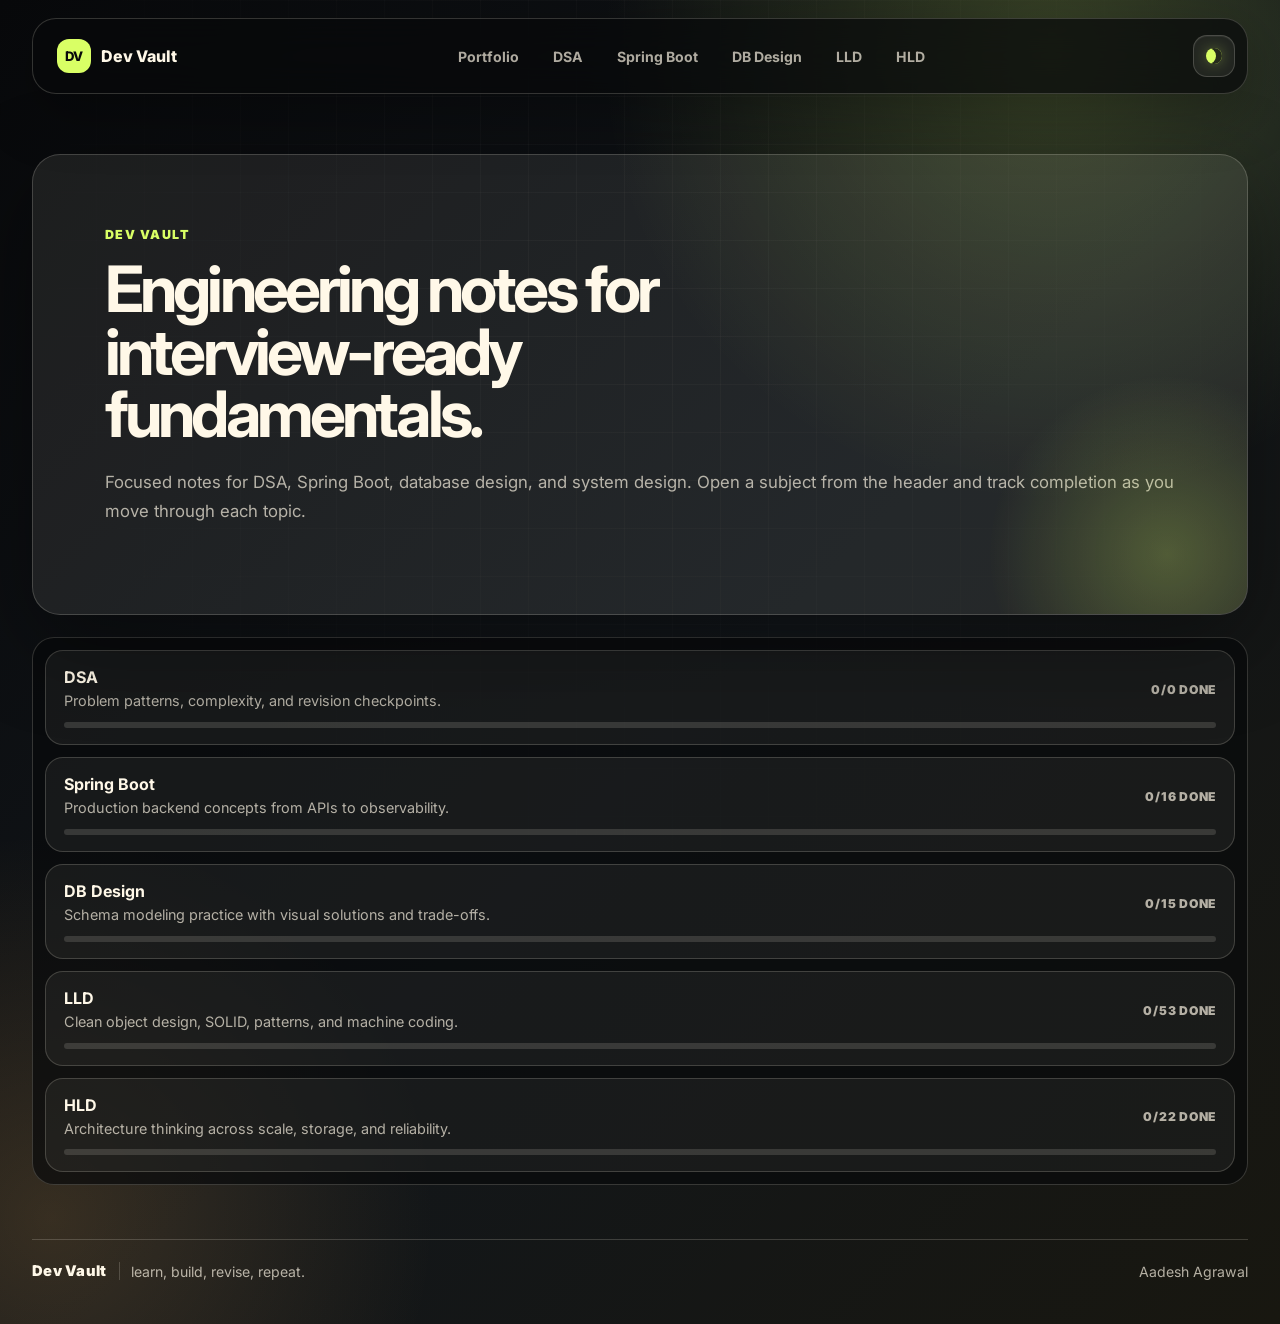
==== commit 69547c07: "Refactoring" ====
--- a/devVault.html
+++ b/devVault.html
@@ -24,7 +24,7 @@
         <span>DV</span>
         Dev Vault
       </button>
-      <nav class="study-nav" aria-label="Study sections">
+      <nav class="study-nav" id="study-menu" aria-label="Study sections">
         <a href="index.html">Portfolio</a>
         <button type="button" data-course="dsa">DSA</button>
         <button type="button" data-course="springboot">Spring Boot</button>
@@ -32,6 +32,9 @@
         <button type="button" data-course="lld">LLD</button>
         <button type="button" data-course="hld">HLD</button>
       </nav>
+      <button class="study-nav-toggle" type="button" data-study-nav-toggle aria-label="Open navigation" aria-controls="study-menu" aria-expanded="false">
+        <span aria-hidden="true"></span>
+      </button>
       <button class="study-theme-toggle" type="button" data-theme-toggle aria-label="Switch to light mode">
         <span class="sun" aria-hidden="true"></span>
         <span class="moon" aria-hidden="true"></span>
@@ -150,6 +153,10 @@
           <label class="search-box">
             <input type="search" placeholder="Search Instagram, ecommerce, booking..." data-study-search />
           </label>
+          <button class="db-case-toggle" type="button" data-db-case-toggle aria-expanded="false">
+            <span aria-hidden="true"></span>
+            Cases
+          </button>
           <div class="view-switch" aria-label="Solution visibility" data-db-view-switch>
             <button class="is-active" type="button" data-view-mode="question">Problem</button>
             <button type="button" data-view-mode="answer">Solution</button>
--- a/src/styles/dev-vault.css
+++ b/src/styles/dev-vault.css
@@ -144,20 +144,102 @@
 .study-theme-toggle {
   flex: 0 0 auto;
   position: relative;
-  width: 46px;
-  height: 40px;
+  width: 42px;
+  height: 42px;
   border: 1px solid var(--line);
-  border-radius: 999px;
+  border-radius: 14px;
   background: rgba(255, 248, 232, 0.08);
   color: var(--ink);
   cursor: pointer;
   overflow: hidden;
 }
 
+.study-nav-toggle,
+.subject-tabs-toggle,
+.db-case-toggle {
+  display: none;
+  align-items: center;
+  justify-content: center;
+  gap: 9px;
+  min-height: 40px;
+  border: 1px solid var(--line);
+  border-radius: 14px;
+  background: rgba(255, 248, 232, 0.08);
+  color: var(--ink);
+  cursor: pointer;
+  font: inherit;
+  font-size: 0.82rem;
+  font-weight: 900;
+}
+
+.study-nav-toggle {
+  width: 42px;
+  height: 42px;
+  padding: 0;
+}
+
+.subject-tabs-toggle,
+.db-case-toggle {
+  padding: 9px 13px;
+}
+
+.study-nav-toggle span,
+.subject-tabs-toggle span,
+.db-case-toggle span {
+  display: block;
+  position: relative;
+  flex: 0 0 auto;
+  width: 18px;
+  height: 2px;
+  border-radius: 999px;
+  background: currentColor;
+  box-shadow: none;
+  transition: background 160ms ease, transform 160ms ease;
+}
+
+.study-nav-toggle,
+.subject-tabs-toggle,
+.db-case-toggle {
+  position: relative;
+}
+
+.study-nav-toggle span::before,
+.study-nav-toggle span::after,
+.subject-tabs-toggle span::before,
+.subject-tabs-toggle span::after,
+.db-case-toggle span::before,
+.db-case-toggle span::after {
+  content: "";
+  position: absolute;
+  left: 0;
+  top: 0;
+  width: 18px;
+  height: 2px;
+  border-radius: 999px;
+  background: currentColor;
+  transition: opacity 160ms ease, transform 160ms ease;
+}
+
+.study-nav-toggle span::before,
+.subject-tabs-toggle span::before,
+.db-case-toggle span::before {
+  transform: translateY(-7px);
+}
+
+.study-nav-toggle span::after,
+.subject-tabs-toggle span::after,
+.db-case-toggle span::after {
+  transform: translateY(7px);
+}
+
+.subject-tabs-wrap {
+  position: relative;
+}
+
 .study-theme-toggle:hover {
-  border-color: transparent;
-  background: var(--lime);
-  color: #08090b;
+  border-color: rgba(217, 255, 101, 0.38);
+  background: rgba(255, 248, 232, 0.12);
+  color: var(--ink);
   transform: translateY(-1px);
 }
 
@@ -172,19 +254,24 @@
 
 .study-theme-toggle .sun::before {
   content: "";
-  width: 15px;
-  height: 15px;
+  width: 14px;
+  height: 14px;
   border-radius: 50%;
-  background: var(--amber);
-  box-shadow: 0 0 0 5px rgba(255, 195, 71, 0.22);
+  background: #ffb13d;
+  box-shadow:
+    0 0 0 4px rgba(255, 177, 61, 0.18),
+    0 0 16px rgba(255, 177, 61, 0.32);
 }
 
 .study-theme-toggle .moon::before {
   content: "";
-  width: 17px;
-  height: 17px;
+  width: 16px;
+  height: 16px;
   border-radius: 50%;
-  box-shadow: -5px 0 0 var(--lime);
+  background: var(--lime);
+  box-shadow:
+    inset -6px 0 0 rgba(31, 34, 26, 0.96),
+    0 0 14px rgba(217, 255, 101, 0.3);
 }
 
 body[data-theme="dark"] .study-theme-toggle .sun {
@@ -485,7 +572,7 @@
 
 .study-back-row {
   position: absolute;
-  top: -58px;
+  top: -66px;
   left: 0;
   z-index: 2;
   display: flex;
@@ -497,11 +584,11 @@
 .study-back-icon {
   position: relative;
   display: inline-grid;
-  width: 52px;
-  height: 40px;
+  width: 44px;
+  height: 36px;
   place-items: center;
   border: 1px solid var(--line);
-  border-radius: 999px;
+  border-radius: 14px;
   background: rgba(255, 248, 232, 0.08);
   color: var(--ink);
   cursor: pointer;
@@ -1187,6 +1274,7 @@
 }
 
 .spring-topbar {
+  position: relative;
   display: flex;
   align-items: flex-start;
   justify-content: space-between;
@@ -1533,6 +1621,7 @@
 }
 
 .lld-topbar {
+  position: relative;
   display: flex;
   align-items: flex-start;
   justify-content: space-between;
@@ -1964,10 +2053,10 @@
   flex: 0 0 auto;
   position: relative;
   width: 34px;
-  height: 30px;
+  height: 34px;
   padding: 0;
   border: 1px solid var(--code-divider);
-  border-radius: 999px;
+  border-radius: 12px;
   background: rgba(255, 255, 255, 0.08);
   color: var(--code-muted);
   cursor: pointer;
@@ -1993,8 +2082,10 @@
   width: 11px;
   height: 11px;
   border-radius: 50%;
-  background: var(--amber);
-  box-shadow: 0 0 0 4px rgba(255, 195, 71, 0.2);
+  background: #ffb13d;
+  box-shadow:
+    0 0 0 3px rgba(255, 177, 61, 0.16),
+    0 0 12px rgba(255, 177, 61, 0.28);
 }
 
 .code-theme-toggle .moon::before {
@@ -2002,7 +2093,10 @@
   width: 13px;
   height: 13px;
   border-radius: 50%;
-  box-shadow: -4px 0 0 var(--lime);
+  background: var(--lime);
+  box-shadow:
+    inset -5px 0 0 var(--code-bg),
+    0 0 12px rgba(217, 255, 101, 0.28);
 }
 
 .code-theme-toggle[data-code-theme-current="dark"] .sun {
@@ -2070,6 +2164,7 @@
 }
 
 .hld-topbar {
+  position: relative;
   display: flex;
   align-items: flex-start;
   justify-content: space-between;
@@ -2613,6 +2708,12 @@
 }
 
 .db-workspace .detail-check {
+  position: absolute;
+  top: 18px;
+  right: 18px;
+}
+
+.db-case-actions .detail-check {
   position: static;
 }
 
@@ -2760,13 +2861,15 @@
 .study-modal-close {
   position: sticky;
   top: 18px;
-  left: calc(100% - 106px);
+  left: 100%;
   z-index: 2;
+  width: 42px;
+  height: 42px;
   min-height: 42px;
   margin: 18px 18px 0 auto;
-  padding: 10px 16px;
+  padding: 0;
   border: 0;
-  border-radius: 999px;
+  border-radius: 14px;
   background: var(--lime);
   color: #08090b;
   cursor: pointer;
@@ -3304,13 +3407,66 @@
 
 @media (max-width: 1120px) {
   .study-header {
-    align-items: flex-start;
-    flex-direction: column;
+    position: sticky;
+    align-items: center;
+    flex-direction: row;
+    flex-wrap: nowrap;
+    width: min(var(--page-max), calc(100% - 24px));
+    gap: 10px;
+    padding: 10px;
+  }
+
+  .study-brand {
+    flex: 1 1 auto;
+    width: auto;
+    min-width: 0;
+    justify-content: flex-start;
+  }
+
+  .study-nav-toggle {
+    display: grid;
+    order: 2;
+  }
+
+  .study-theme-toggle {
+    order: 3;
   }
 
   .study-nav {
-    justify-content: flex-start;
+    position: absolute;
+    top: calc(100% + 8px);
+    left: 0;
+    right: 0;
+    z-index: 8;
+    display: none;
+    grid-template-columns: repeat(3, minmax(0, 1fr));
+    gap: 8px;
     width: 100%;
+    margin: 0;
+    padding: 12px;
+    overflow: visible;
+    border: 1px solid var(--line);
+    border-radius: 18px;
+    background: rgba(8, 9, 11, 0.96);
+    box-shadow: 0 24px 62px rgba(0, 0, 0, 0.36);
+    backdrop-filter: blur(18px);
+  }
+
+  .study-header.is-nav-open .study-nav {
+    display: grid;
+  }
+
+  .study-nav a,
+  .study-nav button {
+    display: flex;
+    justify-content: center;
+    min-height: 42px;
+    padding: 10px;
+    border: 1px solid var(--line);
+    background: rgba(255, 248, 232, 0.045);
+    font-size: 0.78rem;
+    white-space: normal;
+    text-align: center;
   }
 
   .db-layout {
@@ -3878,3 +4034,679 @@
     border-radius: 14px;
   }
 }
+
+@media (max-width: 1120px) {
+  .study-header {
+    position: sticky;
+    align-items: center;
+    flex-direction: row;
+    flex-wrap: nowrap;
+  }
+}
+
+@media (max-width: 820px) {
+  .study-header {
+    gap: 8px;
+    width: calc(100% - 18px);
+    margin-top: 8px;
+  }
+
+  .study-brand {
+    flex: 1 1 auto;
+    width: auto;
+    min-width: 0;
+  }
+
+  .study-brand span {
+    width: 30px;
+    height: 30px;
+    border-radius: 10px;
+  }
+
+  .study-nav-toggle {
+    display: grid;
+    order: 2;
+  }
+
+  .study-theme-toggle {
+    order: 3;
+    width: 42px;
+    height: 38px;
+  }
+
+  .study-nav {
+    position: absolute;
+    top: calc(100% + 8px);
+    left: 0;
+    right: 0;
+    z-index: 8;
+    display: none;
+    grid-template-columns: repeat(2, minmax(0, 1fr));
+    gap: 8px;
+    width: 100%;
+    margin: 0;
+    padding: 12px;
+    overflow: visible;
+    border: 1px solid var(--line);
+    border-radius: 18px;
+    background: rgba(8, 9, 11, 0.96);
+    box-shadow: 0 24px 62px rgba(0, 0, 0, 0.36);
+    backdrop-filter: blur(18px);
+  }
+
+  .study-header.is-nav-open .study-nav {
+    display: grid;
+  }
+
+  .study-nav a,
+  .study-nav button {
+    display: flex;
+    justify-content: center;
+    min-height: 42px;
+    padding: 10px;
+    border: 1px solid var(--line);
+    background: rgba(255, 248, 232, 0.045);
+    font-size: 0.78rem;
+    white-space: normal;
+    text-align: center;
+  }
+
+  .subject-tabs-toggle {
+    display: inline-flex;
+    width: 100%;
+    justify-content: flex-start;
+    margin-bottom: 10px;
+  }
+
+  .spring-section-tabs,
+  .lld-section-tabs,
+  .hld-section-tabs {
+    display: none;
+    grid-template-columns: 1fr;
+    gap: 8px;
+    margin: 0 0 18px;
+    padding: 10px;
+    overflow: visible;
+    border-radius: 18px;
+  }
+
+  .subject-tabs-wrap.is-open .spring-section-tabs,
+  .subject-tabs-wrap.is-open .lld-section-tabs,
+  .subject-tabs-wrap.is-open .hld-section-tabs {
+    display: grid;
+  }
+
+  .spring-section-tabs button,
+  .lld-section-tabs button,
+  .hld-section-tabs button {
+    justify-content: flex-start;
+    width: 100%;
+    min-height: 40px;
+    white-space: normal;
+    text-align: left;
+  }
+
+  .db-workspace.has-selection .db-case-toggle {
+    display: inline-flex;
+    order: 2;
+  }
+
+  .db-workspace:not(.has-selection) .db-case-toggle {
+    display: none;
+  }
+
+  .db-workspace.has-selection .case-list {
+    display: none;
+  }
+
+  .db-workspace.has-selection.is-case-menu-open .case-list {
+    display: grid;
+  }
+
+  .study-tools {
+    display: grid;
+    grid-template-columns: 1fr auto;
+    align-items: stretch;
+  }
+
+  .study-tools .search-box {
+    grid-column: 1 / -1;
+  }
+
+  .study-tools .view-switch {
+    grid-column: 1 / -1;
+    order: 3;
+  }
+
+  .search-box input,
+  .lld-search-box input,
+  .hld-search-box input {
+    min-height: 42px;
+    padding: 12px 14px 12px 42px;
+    font-size: 0.9rem;
+  }
+
+  .search-box::before,
+  .lld-search-box::before,
+  .hld-search-box::before {
+    left: 15px;
+    width: 13px;
+    height: 13px;
+  }
+
+  .search-box::after,
+  .lld-search-box::after,
+  .hld-search-box::after {
+    left: 26px;
+    width: 6px;
+  }
+
+  .view-switch {
+    display: grid;
+    grid-template-columns: repeat(3, minmax(0, 1fr));
+    justify-content: stretch;
+  }
+
+  .view-switch button {
+    min-width: 0;
+    padding: 10px 8px;
+    font-size: 0.74rem;
+    text-align: center;
+  }
+
+  .lld-code-card {
+    border-radius: 14px;
+    background: var(--code-bg);
+  }
+
+  .lld-code-head {
+    gap: 8px;
+    padding: 10px;
+    font-size: 0.72rem;
+  }
+
+  .lld-code-head::before {
+    width: 32px;
+    transform: scale(0.86);
+    transform-origin: left center;
+  }
+
+  .lld-code-card pre {
+    max-height: 340px;
+    padding: 14px 12px;
+    background:
+      repeating-linear-gradient(
+        to bottom,
+        var(--code-row) 0,
+        var(--code-row) 1px,
+        transparent 1px,
+        transparent 24px
+      );
+  }
+
+  .lld-code-card code {
+    font-size: 0.72rem;
+    line-height: 1.58;
+  }
+
+  .study-modal-close,
+  .image-lightbox button {
+    display: grid;
+    width: 40px;
+    height: 40px;
+    min-height: 40px;
+    place-items: center;
+    padding: 0;
+    border-radius: 999px;
+    font-size: 0;
+  }
+
+  .study-modal-close::before,
+  .image-lightbox button::before {
+    content: "X";
+    font-size: 0.84rem;
+    line-height: 1;
+  }
+}
+
+@media (max-width: 680px) {
+  h1 {
+    font-size: 2.2rem;
+  }
+
+  .section-head h2,
+  .course-placeholder h2,
+  .db-topbar h2,
+  .spring-topbar h2,
+  .lld-topbar h2,
+  .hld-topbar h2,
+  .credit-card h2 {
+    font-size: 1.74rem;
+    line-height: 1.08;
+  }
+
+  .case-header h3,
+  .question-card h4 {
+    font-size: 1.58rem;
+    line-height: 1.12;
+  }
+
+  .hero-copy,
+  .db-workspace,
+  .course-placeholder,
+  .spring-workspace,
+  .lld-workspace,
+  .hld-workspace,
+  .credit-card,
+  .case-header,
+  .question-panel,
+  .answer-panel,
+  .study-modal-grid > section {
+    padding: 16px;
+  }
+
+  .spring-track-card,
+  .spring-topic-card,
+  .lld-track-card,
+  .lld-topic-card,
+  .hld-track-card,
+  .lld-note-panel,
+  .lld-text-panel,
+  .lld-gallery-panel,
+  .lld-code-panel,
+  .spring-note-panel,
+  .spring-article-panel,
+  .spring-visual-panel,
+  .spring-text-panel,
+  .spring-code-panel {
+    padding: 16px;
+  }
+
+  .spring-track-card strong,
+  .spring-topic-card strong,
+  .lld-track-card strong,
+  .lld-topic-card strong {
+    font-size: 1.18rem;
+  }
+
+  .subject-home-copy p,
+  .section-head > p,
+  .hero-copy p:not(.eyebrow),
+  .credit-card p,
+  .course-placeholder p,
+  .spring-summary p,
+  .spring-text-panel li,
+  .lld-text-panel p,
+  .lld-text-panel li,
+  .requirement-list li {
+    font-size: 0.92rem;
+    line-height: 1.56;
+  }
+
+  .study-modal-head h2 {
+    font-size: 1.72rem;
+  }
+}
+
+@media (max-width: 430px) {
+  .study-nav {
+    grid-template-columns: 1fr;
+  }
+
+  .view-switch {
+    grid-template-columns: 1fr;
+  }
+
+  .db-layout,
+  .case-body,
+  .spring-detail-grid,
+  .lld-detail-grid {
+    gap: 12px;
+  }
+
+  .case-button {
+    padding: 12px 42px 12px 12px;
+  }
+
+  .progress-row strong,
+  .case-title {
+    font-size: 0.96rem;
+  }
+
+  .study-footer {
+    font-size: 0.82rem;
+  }
+}
+
+body[data-theme="light"] .study-nav,
+body[data-theme="light"] .study-nav-toggle,
+body[data-theme="light"] .subject-tabs-toggle,
+body[data-theme="light"] .db-case-toggle {
+  border-color: rgba(35, 92, 135, 0.16);
+  background: rgba(248, 251, 253, 0.92);
+  color: #17212b;
+}
+
+body[data-theme="light"] .study-nav-toggle:hover,
+body[data-theme="light"] .subject-tabs-toggle:hover,
+body[data-theme="light"] .db-case-toggle:hover {
+  border-color: rgba(31, 111, 139, 0.44);
+  background: rgba(238, 248, 250, 0.96);
+  color: #1f4454;
+}
+
+/* Final responsive polish: keep controls aligned and content breathable. */
+.study-modal-close,
+.image-lightbox button {
+  display: grid;
+  place-items: center;
+  font-size: 0;
+  line-height: 1;
+  text-align: center;
+}
+
+.study-modal-close::before,
+.image-lightbox button::before {
+  content: "X";
+  position: absolute;
+  left: 50%;
+  top: 50%;
+  font-size: 0.86rem;
+  font-weight: 900;
+  line-height: 1;
+  transform: translate(-50%, -50%);
+}
+
+.spring-top-actions,
+.lld-top-actions {
+  position: absolute;
+  top: 0;
+  right: 0;
+}
+
+.spring-topbar:not(.subject-home-head),
+.lld-topbar:not(.subject-home-head) {
+  padding-right: 48px;
+}
+
+.spring-topbar.subject-home-head,
+.lld-topbar.subject-home-head {
+  padding-right: 0;
+}
+
+.study-theme-toggle,
+.code-theme-toggle {
+  box-shadow: inset 0 1px 0 rgba(255, 255, 255, 0.05);
+}
+
+body[data-theme="light"] .study-theme-toggle,
+body[data-theme="light"] .code-theme-toggle {
+  border-color: rgba(35, 92, 135, 0.16);
+  background: rgba(248, 251, 253, 0.88);
+  color: #17212b;
+}
+
+.lld-problem-detail {
+  background:
+    radial-gradient(circle at 100% 0%, rgba(217, 255, 101, 0.08), transparent 24rem),
+    rgba(8, 9, 11, 0.48);
+}
+
+.lld-problem-detail .case-body {
+  gap: 16px;
+  padding: 16px;
+}
+
+.lld-problem-detail .question-panel,
+.lld-problem-detail .answer-panel {
+  border: 1px solid var(--line);
+  border-radius: 22px;
+  background: rgba(255, 248, 232, 0.045);
+}
+
+.lld-problem-detail .answer-panel {
+  border-left: 1px solid var(--line);
+}
+
+body[data-theme="light"] .lld-problem-detail {
+  background: rgba(246, 248, 251, 0.56);
+}
+
+body[data-theme="light"] .lld-problem-detail .question-panel,
+body[data-theme="light"] .lld-problem-detail .answer-panel {
+  border-color: rgba(35, 92, 135, 0.13);
+  background: rgba(255, 255, 255, 0.62);
+}
+
+.db-case-actions {
+  top: 22px;
+  right: 22px;
+}
+
+.db-case-actions .db-video-action,
+.db-case-actions .detail-check {
+  width: 34px;
+  height: 34px;
+}
+
+.db-case-actions .detail-check::before {
+  width: 10px;
+  height: 10px;
+}
+
+.study-tools .view-switch,
+.lld-problem-tools .view-switch {
+  width: fit-content;
+  max-width: 100%;
+}
+
+.study-tools .view-switch button,
+.lld-problem-tools .view-switch button {
+  min-height: 40px;
+}
+
+.study-back-row {
+  position: static;
+  margin: -18px 0 18px;
+}
+
+.study-back-icon {
+  width: 40px;
+  height: 34px;
+  border-radius: 12px;
+  background: rgba(255, 248, 232, 0.05);
+}
+
+.spring-top-actions,
+.lld-top-actions {
+  width: auto;
+  justify-content: flex-end;
+}
+
+@media (max-width: 820px) {
+  :root {
+    --page-gutter: 14px;
+  }
+
+  main,
+  .study-footer,
+  .study-header {
+    width: calc(100% - 24px);
+  }
+
+  main {
+    padding-top: 20px;
+  }
+
+  .study-header {
+    padding: 9px;
+  }
+
+  .course-view:has(.study-back-row) {
+    margin-top: 24px;
+  }
+
+  .study-back-row {
+    margin: -6px 0 16px;
+  }
+
+  .study-nav,
+  .spring-section-tabs,
+  .lld-section-tabs,
+  .hld-section-tabs {
+    border-radius: 16px;
+  }
+
+  .study-nav-toggle,
+  .study-theme-toggle {
+    width: 40px;
+    height: 40px;
+    border-radius: 13px;
+  }
+
+  .subject-tabs-toggle,
+  .db-case-toggle {
+    min-height: 40px;
+    border-radius: 13px;
+  }
+
+  .spring-top-actions,
+  .lld-top-actions {
+    top: 2px;
+    right: 2px;
+    width: auto;
+  }
+
+  .db-workspace .detail-check {
+    top: 16px;
+    right: 16px;
+  }
+
+  .case-header {
+    padding: 22px 74px 20px 18px;
+  }
+
+  .lld-problem-tools {
+    margin-bottom: 12px;
+  }
+
+  .lld-problem-tools .view-switch {
+    display: flex;
+    flex-wrap: nowrap;
+    gap: 6px;
+    width: fit-content;
+    padding: 4px;
+    overflow-x: auto;
+    border-radius: 999px;
+  }
+
+  .lld-problem-tools .view-switch button {
+    flex: 1 0 max-content;
+    min-height: 38px;
+    padding: 8px 12px;
+    border-radius: 999px;
+    font-size: 0.72rem;
+    white-space: nowrap;
+  }
+
+  .study-tools .view-switch {
+    display: flex;
+    flex-wrap: nowrap;
+    gap: 6px;
+    width: fit-content;
+    max-width: 100%;
+    padding: 4px;
+    overflow-x: auto;
+    border-radius: 999px;
+  }
+
+  .study-tools .view-switch button {
+    flex: 0 0 auto;
+    min-height: 38px;
+    padding: 8px 12px;
+    border-radius: 999px;
+    font-size: 0.72rem;
+    white-space: nowrap;
+  }
+
+  .lld-problem-detail .case-body {
+    gap: 12px;
+    padding: 12px;
+  }
+
+  .lld-problem-detail .question-panel,
+  .lld-problem-detail .answer-panel {
+    padding: 16px;
+    border-radius: 18px;
+  }
+}
+
+@media (max-width: 560px) {
+  main,
+  .study-footer,
+  .study-header {
+    width: calc(100% - 22px);
+  }
+
+  .hero-copy,
+  .db-workspace,
+  .course-placeholder,
+  .spring-workspace,
+  .lld-workspace,
+  .hld-workspace,
+  .credit-card {
+    border-radius: 18px;
+  }
+
+  .db-workspace,
+  .course-placeholder,
+  .spring-workspace,
+  .lld-workspace,
+  .hld-workspace,
+  .credit-card,
+  .hero-copy {
+    padding: 14px;
+  }
+
+  .course-view:has(.study-back-row) {
+    margin-top: 18px;
+  }
+
+  .study-back-row {
+    margin: -4px 0 14px;
+  }
+
+  .study-back-icon {
+    width: 40px;
+    height: 34px;
+  }
+
+  .case-header {
+    padding: 20px 66px 18px 16px;
+  }
+
+  .db-case-actions {
+    top: 18px;
+    right: 16px;
+    gap: 6px;
+  }
+
+  .db-case-actions .db-video-action,
+  .db-case-actions .detail-check {
+    width: 30px;
+    height: 30px;
+  }
+
+  .spring-topbar:not(.subject-home-head),
+  .lld-topbar:not(.subject-home-head) {
+    padding-right: 42px;
+  }
+
+  .study-modal-close,
+  .image-lightbox button {
+    width: 36px;
+    height: 36px;
+    min-height: 36px;
+    border-radius: 12px;
+  }
+}
